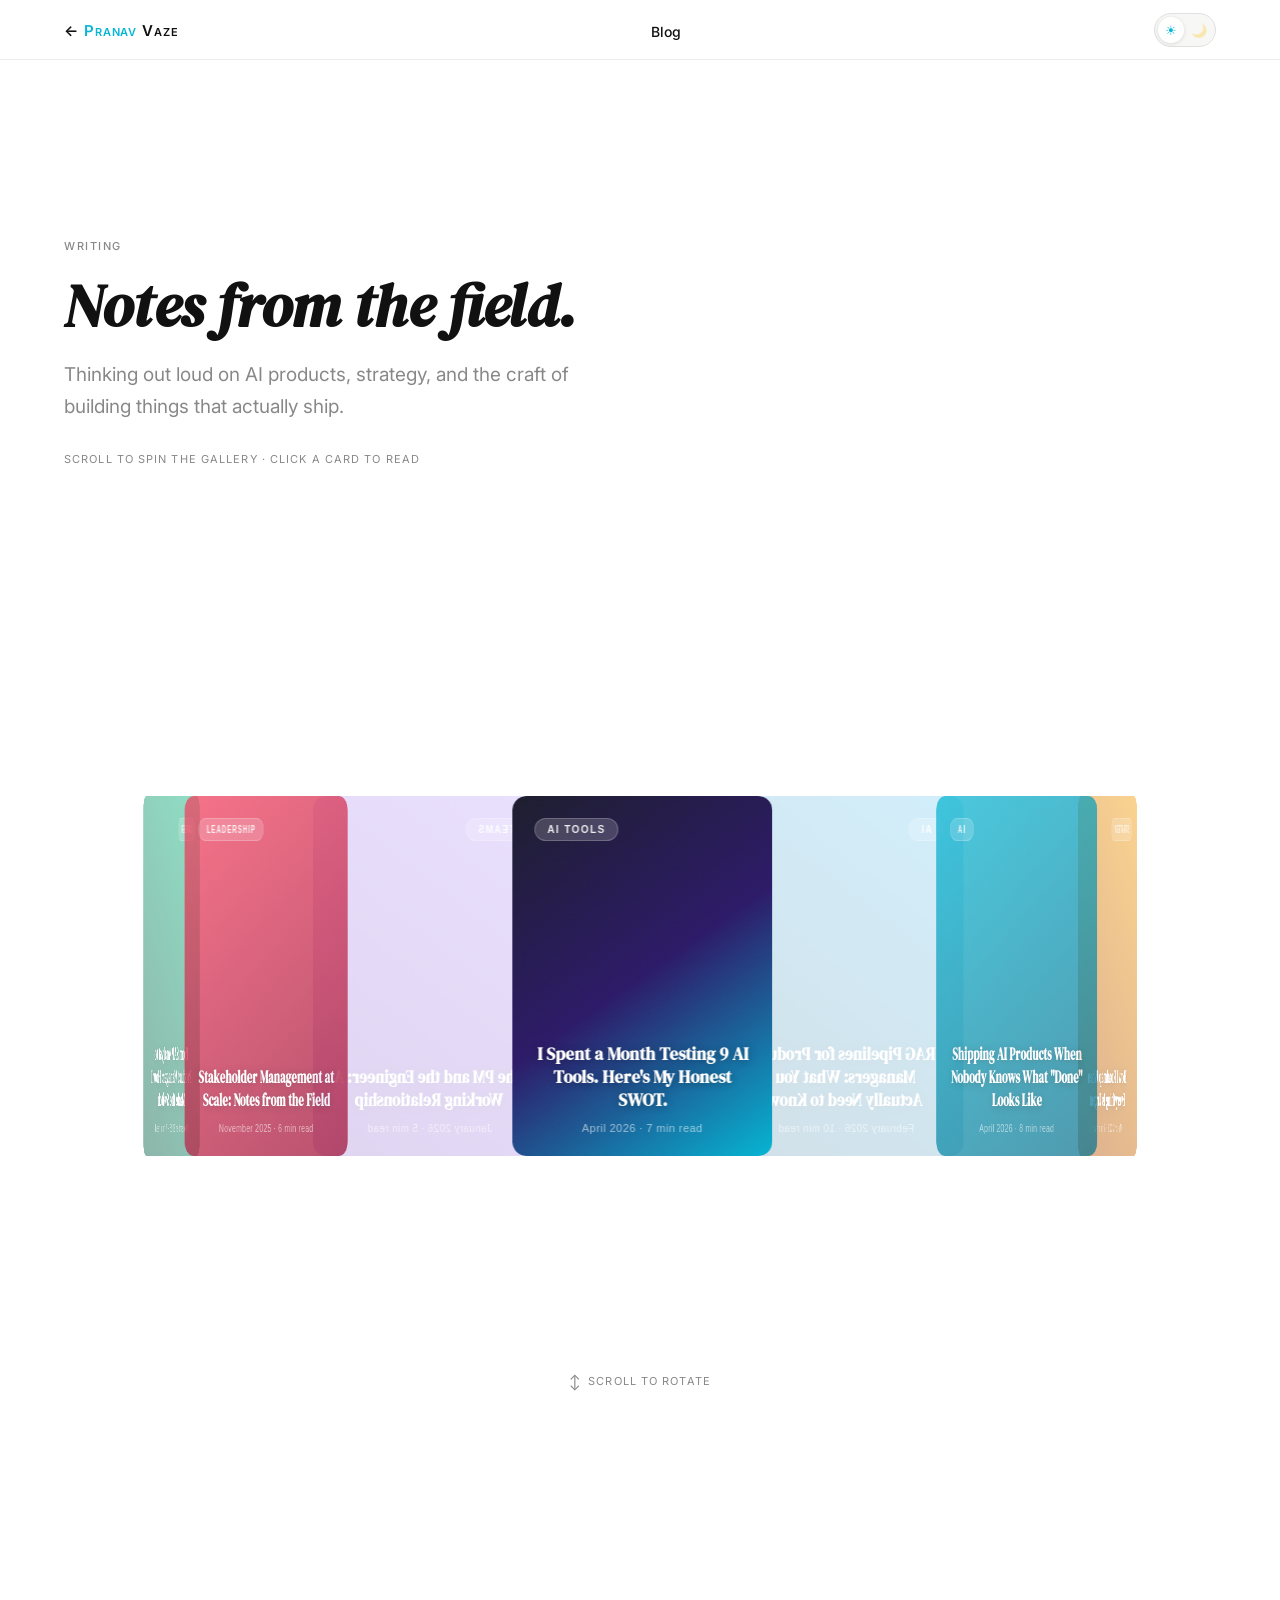
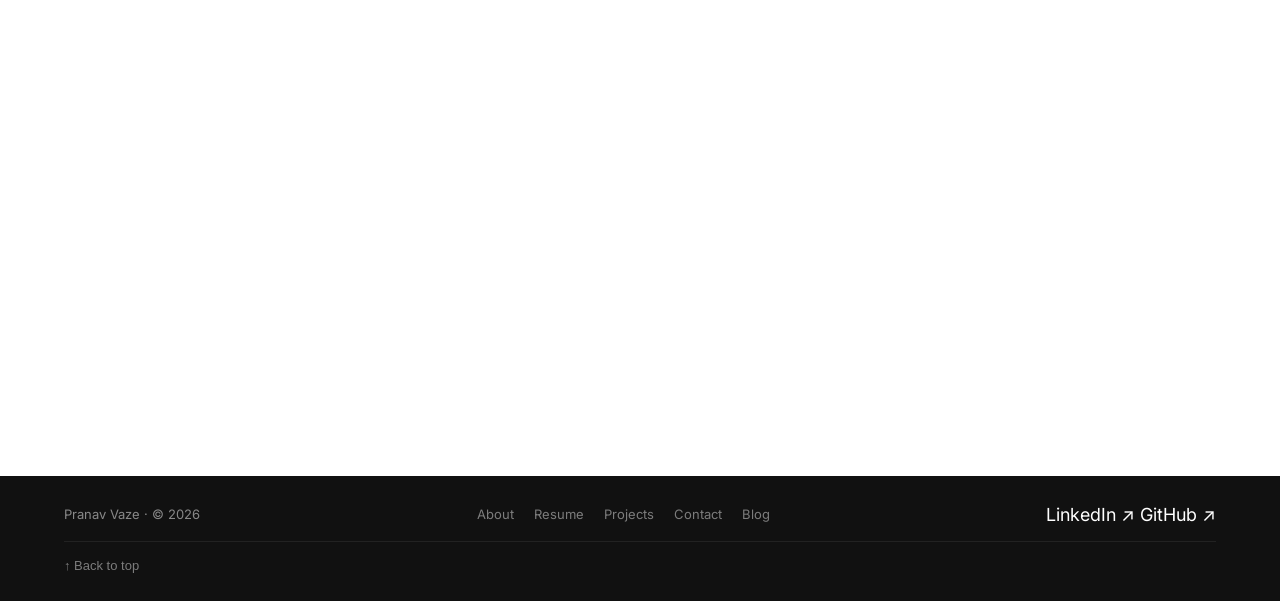
==== blog.html @ aec5676a "Initial Postfolio Commit" ====
<!DOCTYPE html>
<html lang="en">

<head>
  <meta charset="UTF-8">
  <meta name="viewport" content="width=device-width, initial-scale=1.0">
  <title>Blog — Pranav Vaze</title>
  <meta name="description"
    content="Writing on AI products, product management, and building things that actually ship.">
  <link rel="preconnect" href="https://fonts.googleapis.com">
  <link rel="preconnect" href="https://fonts.gstatic.com" crossorigin>
  <link
    href="https://fonts.googleapis.com/css2?family=DM+Serif+Display:ital@0;1&family=Inter:wght@300;400;500;600&display=swap"
    rel="stylesheet">
  <link rel="stylesheet" href="css/variables.css">
  <link rel="stylesheet" href="css/base.css">
  <link rel="stylesheet" href="css/animations.css">
  <link rel="stylesheet" href="css/components.css">
  <link rel="stylesheet" href="css/sections.css">
  <link rel="stylesheet" href="css/blog.css">
</head>

<body>

  <!-- ── THEME: apply before paint ─────────────────────────────────── -->
  <script>
    (function () {
      const saved = localStorage.getItem('theme');
      if (saved) {
        document.documentElement.setAttribute('data-theme', saved);
      } else if (window.matchMedia('(prefers-color-scheme: dark)').matches) {
        document.documentElement.setAttribute('data-theme', 'dark');
      }
    })();
  </script>

  <!-- ── SKIP LINK ──────────────────────────────────────────────────── -->
  <a href="#blog-main" class="skip-link">Skip to content</a>

  <!-- ══════════════════════════════════════════════════════════════════
       NAVBAR
  ══════════════════════════════════════════════════════════════════════ -->
  <nav class="navbar" id="navbar" role="navigation" aria-label="Main navigation">
    <div class="container">
      <a href="index.html" class="nav-wordmark" aria-label="Back to Pranav Vaze portfolio">← <span class="nav-wordmark-first">Pranav</span><span class="nav-wordmark-last"> Vaze</span></a>
      <ul class="nav-links" id="nav-links">
        <li><span class="nav-blog-active">Blog</span></li>
      </ul>
      <div class="nav-right">
        <button class="theme-toggle" id="theme-toggle" aria-label="Switch to dark mode">
          <span class="theme-seg theme-seg--light">☀</span>
          <span class="theme-seg theme-seg--dark">🌙</span>
        </button>
        <button class="hamburger" id="hamburger" aria-label="Open menu" aria-expanded="false"
          aria-controls="mobile-overlay">
          <span></span><span></span><span></span>
        </button>
      </div>
    </div>
  </nav>

  <!-- Mobile Overlay -->
  <div class="mobile-overlay" id="mobile-overlay" role="dialog" aria-modal="true" aria-label="Navigation menu">
    <ul class="mobile-nav-links">
      <li><a href="index.html" class="mobile-nav-link">← Back to Portfolio</a></li>
    </ul>
    <div class="mobile-theme-row">
      <span>Theme</span>
      <button class="theme-toggle" id="theme-toggle-mobile" aria-label="Switch to dark mode">
        <span class="theme-seg theme-seg--light">☀</span>
        <span class="theme-seg theme-seg--dark">🌙</span>
      </button>
    </div>
  </div>

  <!-- ══════════════════════════════════════════════════════════════════
       MAIN
  ══════════════════════════════════════════════════════════════════════ -->
  <main id="blog-main">

    <!-- ── GALLERY VIEW ──────────────────────────────────────────────── -->
    <div id="gallery-view">

      <!-- Hero text header -->
      <header class="blog-hero-header">
        <div class="container">
          <p class="label blog-label reveal">WRITING</p>
          <h1 class="blog-hero-title reveal" style="--delay:80ms">Notes from the field.</h1>
          <p class="blog-hero-sub reveal" style="--delay:160ms">
            Thinking out loud on AI products, strategy, and the craft of
            building things that actually ship.
          </p>
          <p class="blog-scroll-hint reveal" style="--delay:240ms">
            <span class="blog-scroll-hint-desktop">Scroll to spin the gallery · Click a card to read</span>
            <span class="blog-scroll-hint-mobile">Tap a card to read</span>
          </p>
        </div>
      </header>

      <!-- ── 3D Circular Gallery (desktop) ─────────────────────────── -->
      <div class="gallery-scroll-container" id="gallery-scroll" aria-hidden="true">
        <div class="gallery-sticky">
          <div class="gallery-scene">
            <div class="gallery-3d" id="gallery-3d"></div>
          </div>
          <p class="gallery-inner-hint" id="gallery-inner-hint">
            <span class="gallery-inner-icon">↕</span> Scroll to rotate
          </p>
        </div>
      </div>

      <!-- ── Mobile list (hidden on desktop) ───────────────────────── -->
      <section class="blog-mobile-section" aria-label="All posts">
        <div class="container">
          <ul class="blog-mobile-list" id="blog-mobile-list" role="list"></ul>
        </div>
      </section>

    </div><!-- /#gallery-view -->

    <!-- ── POST VIEW (hidden until a card is clicked) ────────────────── -->
    <div id="post-view" class="post-view post-view--hidden" aria-hidden="true">

      <div class="post-back-bar">
        <div class="container">
          <button class="post-back-btn" id="post-back-btn" aria-label="Back to all posts">
            ← All Posts
          </button>
        </div>
      </div>

      <article class="post-article" id="post-article" role="article">
        <!-- Injected by blog.js -->
      </article>

    </div><!-- /#post-view -->

  </main>

  <!-- ══════════════════════════════════════════════════════════════════
       FOOTER
  ══════════════════════════════════════════════════════════════════════ -->
  <footer class="footer" role="contentinfo">
    <div class="container footer-inner">
      <div class="footer-row footer-row--top">
        <span class="footer-copy">Pranav Vaze · © 2026</span>
        <nav class="footer-nav" aria-label="Footer navigation">
          <a href="index.html#about">About</a>
          <a href="index.html#resume">Resume</a>
          <a href="index.html#projects">Projects</a>
          <a href="index.html#contact">Contact</a>
          <a href="blog.html" aria-current="page">Blog</a>
        </nav>
        <div class="footer-social">
          <a href="https://www.linkedin.com/in/pranavv11" target="_blank" rel="noopener noreferrer"
            aria-label="LinkedIn profile">LinkedIn ↗</a>
          <a href="https://github.com/pranavv96" target="_blank" rel="noopener noreferrer"
            aria-label="GitHub profile">GitHub ↗</a>
        </div>
      </div>
      <div class="footer-row footer-row--bottom">
        <button class="footer-top" id="back-to-top" aria-label="Scroll back to top">↑ Back to top</button>
      </div>
    </div>
  </footer>

  <script src="js/theme.js"></script>
  <script src="js/nav.js"></script>
  <script src="js/animations.js"></script>
  <script src="js/blog.js"></script>
  <script src="js/cursor.js"></script>

</body>
</html>
---- css/variables.css ----
/* ─── DESIGN TOKENS ─────────────────────────────────────────────── */
:root {
  --bg-primary:    #FFFFFF;
  --bg-surface:    #F7F7F5;
  --bg-contact:    #111111;
  --text-primary:  #111111;
  --text-muted:    #888888;
  --border:        #E0E0E0;
  --tag-bg:        #EBEBEB;
  --tag-text:      #555555;
  --footer-bg:     #111111;
  --footer-text:   #FFFFFF;
  --card-bg:       #FFFFFF;
  --shadow-sm:     0 2px 12px rgba(0, 0, 0, 0.06);
  --shadow-md:     0 8px 32px rgba(0, 0, 0, 0.12);
  --radius-card:   14px;
  --radius-pill:   999px;
  --transition:    0.3s ease;
  --font-heading:  'DM Serif Display', Georgia, serif;
  --font-body:     'Inter', system-ui, sans-serif;
  --text-hero:     clamp(42px, 6.5vw, 80px);
  --text-h2:       clamp(36px, 5vw, 60px);
  --text-h3:       clamp(20px, 2.5vw, 26px);
  --text-body:     18px;
  --text-small:    14px;
  --text-label:    11px;
  --accent:        #06B6D4;
  --accent-hover:  #0891B2;
  --accent-subtle: #ECFEFF;
}

[data-theme="dark"] {
  --bg-primary:    #0F0F0F;
  --bg-surface:    #1A1A1A;
  --bg-contact:    #080808;
  --text-primary:  #F0F0F0;
  --text-muted:    #666666;
  --border:        #2A2A2A;
  --tag-bg:        #222222;
  --tag-text:      #AAAAAA;
  --footer-bg:     #0A0A0A;
  --footer-text:   #F0F0F0;
  --card-bg:       #1A1A1A;
  --shadow-sm:     0 2px 12px rgba(0, 0, 0, 0.3);
  --shadow-md:     0 8px 32px rgba(0, 0, 0, 0.5);
  --accent:        #06B6D4;
  --accent-hover:  #22D3EE;
  --accent-subtle: #164E63;
}
---- css/base.css ----
/* ─── RESET ──────────────────────────────────────────────────────── */
*, *::before, *::after {
  box-sizing: border-box;
  margin: 0;
  padding: 0;
}

html {
  scroll-behavior: smooth;
}

body {
  font-family: var(--font-body);
  font-size: var(--text-body);
  color: var(--text-primary);
  background: var(--bg-primary);
  transition: background var(--transition), color var(--transition);
  overflow-x: hidden;
}

img {
  max-width: 100%;
  display: block;
}

a {
  color: inherit;
  text-decoration: none;
}

/* ─── CUSTOM CURSOR (desktop only) ──────────────────────────────── */
@media (pointer: fine) {
  *, *::before, *::after { cursor: none !important; }

  .cursor-dot,
  .cursor-ring {
    position: fixed;
    border-radius: 50%;
    pointer-events: none;
    z-index: 99999;
    transform: translate(-50%, -50%);
    will-change: left, top;
  }

  /* Inner filled dot — sits exactly on the mouse */
  .cursor-dot {
    width: 9px;
    height: 9px;
    background: #06B6D4;
    box-shadow: 0 0 8px rgba(6, 182, 212, 0.7);
    transition: opacity 0.2s, transform 0.15s;
  }

  /* Outer ring — lags behind via JS lerp */
  .cursor-ring {
    width: 36px;
    height: 36px;
    border: 1.5px solid;
    background: transparent;
    transition: opacity 0.2s, border-color 0.3s, transform 0.15s;
  }

  /* Theme-aware ring colour */
  :root .cursor-ring          { border-color: rgba(0, 0, 0, 0.35); }
  [data-theme="dark"] .cursor-ring { border-color: rgba(255, 255, 255, 0.45); }

  /* Hover state: dot grows, ring shrinks to meet it */
  body.cursor-hover .cursor-dot  { transform: translate(-50%, -50%) scale(1.6); }
  body.cursor-hover .cursor-ring { transform: translate(-50%, -50%) scale(0.72); border-color: #06B6D4; }

  /* Click burst: ring expands and fades */
  @keyframes cursor-burst {
    0%   { transform: translate(-50%, -50%) scale(1);   opacity: 1; }
    60%  { opacity: 0.5; }
    100% { transform: translate(-50%, -50%) scale(4.5); opacity: 0; }
  }

  .cursor-ring.burst {
    animation: cursor-burst 0.45s cubic-bezier(0.2, 0.8, 0.4, 1) forwards;
  }

  /* Hide when mouse leaves page */
  .cursor-dot.hidden,
  .cursor-ring.hidden { opacity: 0; }
}

/* ─── SKIP LINK ──────────────────────────────────────────────────── */
.skip-link {
  position: absolute;
  top: -100%;
  left: 1rem;
  padding: 0.5rem 1rem;
  background: var(--text-primary);
  color: var(--bg-primary);
  font-size: var(--text-small);
  border-radius: var(--radius-pill);
  z-index: 9999;
  transition: top 0.2s;
}

.skip-link:focus {
  top: 1rem;
}

/* ─── LAYOUT UTILITIES ───────────────────────────────────────────── */
.container {
  max-width: 1280px;
  margin: 0 auto;
  padding: 0 clamp(20px, 5vw, 80px);
}

.section-pad {
  padding: clamp(80px, 12vw, 160px) 0;
}

.label {
  font-family: var(--font-body);
  font-size: var(--text-label);
  font-weight: 500;
  letter-spacing: 0.14em;
  text-transform: uppercase;
  color: var(--text-muted);
}

/* ─── FOCUS STYLES ───────────────────────────────────────────────── */
:focus-visible {
  outline: 2px solid var(--text-primary);
  outline-offset: 3px;
  border-radius: 4px;
}

/* ─── SELECTION ──────────────────────────────────────────────────── */
::selection {
  background: var(--accent);
  color: #fff;
}
---- css/animations.css ----
/* ─── SCROLL REVEAL ──────────────────────────────────────────────── */
.reveal {
  opacity: 0;
  transform: translateY(24px);
  transition: opacity 0.6s ease, transform 0.6s ease;
  transition-delay: var(--delay, 0ms);
}

.reveal.visible {
  opacity: 1;
  transform: translateY(0);
}

@media (prefers-reduced-motion: reduce) {
  .marquee-track {
    animation: none !important;
  }

  .reveal {
    opacity: 1;
    transform: none;
    transition: none;
  }

  .role-item,
  .edu-item {
    opacity: 1;
    transform: none;
    transition: none;
  }

  .role-item::before,
  .edu-item::before {
    height: 100% !important;
    transition: none;
  }
}

/* ─── BOUNCE (hero scroll indicator) ────────────────────────────── */
@keyframes bounce {
  0%, 100% { transform: translateY(0); }
  50%       { transform: translateY(6px); }
}

/* ─── MARQUEE ────────────────────────────────────────────────────── */
@keyframes marquee-scroll {
  from { transform: translateX(0); }
  to   { transform: translateX(-50%); }
}

.marquee-wrapper {
  overflow: hidden;
  position: relative;
}

.marquee-track {
  display: flex;
  gap: 0;
  animation: marquee-scroll 25s linear infinite;
  white-space: nowrap;
  will-change: transform;
}

.marquee-track:hover {
  animation-play-state: paused;
}

.marquee-item {
  flex-shrink: 0;
  font-size: 18px;
  font-weight: 500;
  color: var(--text-primary);
  padding: 0 24px;
  letter-spacing: 0.01em;
}

.marquee-sep {
  flex-shrink: 0;
  color: var(--border);
  font-size: 14px;
  padding: 0 4px;
}
---- css/components.css ----
/* ═══════════════════════════════════════════════════════════════════
   NAVBAR
═══════════════════════════════════════════════════════════════════ */
.navbar {
  position: sticky;
  top: 0;
  z-index: 100;
  height: 60px;

  /* Liquid glass base */
  background: color-mix(in srgb, var(--bg-primary) 55%, transparent);
  backdrop-filter: blur(24px) saturate(180%) brightness(1.04);
  -webkit-backdrop-filter: blur(24px) saturate(180%) brightness(1.04);

  /* Glass edge: top highlight + bottom hairline */
  border-top: 1px solid color-mix(in srgb, var(--text-primary) 0%, white 60%);
  border-bottom: 1px solid color-mix(in srgb, var(--border) 60%, transparent);

  /* Subtle depth shadow */
  box-shadow:
    inset 0 1px 0 color-mix(in srgb, white 30%, transparent),
    0 4px 24px color-mix(in srgb, var(--bg-primary) 20%, transparent);

  transition: background var(--transition), box-shadow var(--transition);
}

/* Specular highlight strip along the top edge */
.navbar::before {
  content: '';
  position: absolute;
  inset: 0;
  border-radius: 0;
  background: linear-gradient(
    to bottom,
    color-mix(in srgb, white 18%, transparent) 0%,
    transparent 50%
  );
  pointer-events: none;
  z-index: 0;
}

/* Scrolled: deepen the glass slightly */
.navbar.scrolled {
  background: color-mix(in srgb, var(--bg-primary) 45%, transparent);
  box-shadow:
    inset 0 1px 0 color-mix(in srgb, white 22%, transparent),
    0 8px 32px color-mix(in srgb, var(--bg-primary) 30%, transparent);
}

/* Dark mode glass tuning */
[data-theme="dark"] .navbar {
  background: color-mix(in srgb, var(--bg-primary) 60%, transparent);
  border-top-color: rgba(255, 255, 255, 0.06);
  border-bottom-color: rgba(255, 255, 255, 0.06);
  box-shadow:
    inset 0 1px 0 rgba(255, 255, 255, 0.06),
    0 4px 24px rgba(0, 0, 0, 0.4);
}

[data-theme="dark"] .navbar::before {
  background: linear-gradient(
    to bottom,
    rgba(255, 255, 255, 0.04) 0%,
    transparent 50%
  );
}

[data-theme="dark"] .navbar.scrolled {
  background: color-mix(in srgb, var(--bg-primary) 50%, transparent);
  box-shadow:
    inset 0 1px 0 rgba(255, 255, 255, 0.05),
    0 8px 32px rgba(0, 0, 0, 0.6);
}

.navbar .container {
  height: 100%;
  display: flex;
  align-items: center;
  justify-content: space-between;
  position: relative;
  z-index: 1;
}

.nav-wordmark {
  font-family: var(--font-body);
  font-size: 15px;
  font-variant: small-caps;
  font-weight: 600;
  letter-spacing: 0.06em;
  color: var(--text-primary);
  text-decoration: none;
  white-space: nowrap;
}

.nav-wordmark-first {
  color: var(--accent);
  transition: color var(--transition);
}

.nav-wordmark-last {
  color: var(--text-primary);
  transition: color var(--transition);
}

.nav-wordmark:hover .nav-wordmark-first {
  color: var(--text-primary);
}

.nav-wordmark:hover .nav-wordmark-last {
  color: var(--accent);
}

.nav-links {
  display: flex;
  align-items: center;
  gap: 36px;
  list-style: none;
}

.nav-links a {
  font-size: 14px;
  font-weight: 400;
  color: var(--text-muted);
  text-decoration: none;
  position: relative;
  padding-bottom: 4px;
  transition: color var(--transition);
}

.nav-links a::after {
  content: '';
  position: absolute;
  bottom: -2px;
  left: 50%;
  transform: translateX(-50%);
  width: 4px;
  height: 4px;
  border-radius: 50%;
  background: var(--accent);
  opacity: 0;
  transition: opacity var(--transition);
}

.nav-links a.active {
  color: var(--accent);
}

.nav-links a:hover {
  color: var(--text-primary);
}

.nav-links a.active::after {
  opacity: 1;
}

.nav-right {
  display: flex;
  align-items: center;
  gap: 12px;
}

.theme-toggle {
  display: inline-flex;
  align-items: center;
  background: var(--bg-surface);
  border: 1px solid var(--border);
  border-radius: var(--radius-pill);
  padding: 3px;
  gap: 2px;
  cursor: pointer;
  transition: border-color var(--transition), background var(--transition);
}

.theme-toggle:hover {
  border-color: var(--accent);
}

.theme-toggle:focus-visible {
  outline: 2px solid var(--accent);
  outline-offset: 3px;
}

.theme-seg {
  width: 26px;
  height: 26px;
  border-radius: 50%;
  display: flex;
  align-items: center;
  justify-content: center;
  font-size: 13px;
  opacity: 0.35;
  transition: opacity 0.2s ease, background 0.2s ease, box-shadow 0.2s ease;
  line-height: 1;
}

.theme-seg--light {
  color: var(--accent);
}

.theme-seg--active {
  opacity: 1;
  background: var(--bg-primary);
  box-shadow: 0 1px 4px rgba(0, 0, 0, 0.12);
}

.btn-cv {
  display: inline-flex;
  align-items: center;
  gap: 4px;
  padding: 7px 16px;
  border: 1px solid var(--border);
  border-radius: var(--radius-pill);
  font-size: 13px;
  font-weight: 500;
  color: var(--text-primary);
  background: transparent;
  cursor: pointer;
  text-decoration: none;
  transition: background var(--transition), border-color var(--transition), color var(--transition);
  white-space: nowrap;
}

.btn-cv:hover {
  background: var(--text-primary);
  color: var(--bg-primary);
  border-color: var(--text-primary);
}

/* ─── HAMBURGER ──────────────────────────────────────────────────── */
.hamburger {
  display: none;
  background: none;
  border: none;
  cursor: pointer;
  padding: 6px;
  flex-direction: column;
  gap: 5px;
}

.hamburger span {
  display: block;
  width: 22px;
  height: 1.5px;
  background: var(--text-primary);
  transition: transform var(--transition), opacity var(--transition);
}

.hamburger[aria-expanded="true"] span:nth-child(1) { transform: translateY(6.5px) rotate(45deg); }
.hamburger[aria-expanded="true"] span:nth-child(2) { opacity: 0; }
.hamburger[aria-expanded="true"] span:nth-child(3) { transform: translateY(-6.5px) rotate(-45deg); }

/* ─── MOBILE OVERLAY ─────────────────────────────────────────────── */
.mobile-overlay {
  display: none;
  position: fixed;
  inset: 0;
  z-index: 99;
  background: var(--bg-primary);
  flex-direction: column;
  align-items: center;
  justify-content: center;
  gap: 40px;
}

.mobile-overlay.open {
  display: flex;
}

.mobile-overlay .mobile-nav-links {
  list-style: none;
  display: flex;
  flex-direction: column;
  align-items: center;
  gap: 32px;
}

.mobile-overlay .mobile-nav-links a {
  font-size: 32px;
  font-family: var(--font-heading);
  color: var(--text-primary);
  text-decoration: none;
}

.mobile-overlay .mobile-theme-row {
  display: flex;
  align-items: center;
  gap: 12px;
  font-size: var(--text-small);
  color: var(--text-muted);
}

@media (max-width: 767px) {
  .nav-links,
  .nav-right .btn-cv { display: none; }
  .hamburger         { display: flex; }
}

/* ═══════════════════════════════════════════════════════════════════
   PROJECT CARDS
═══════════════════════════════════════════════════════════════════ */
.project-card {
  background: var(--card-bg);
  border-radius: var(--radius-card);
  border: 1px solid var(--border);
  overflow: hidden;
  transition: box-shadow var(--transition), transform var(--transition);
  cursor: default;
}

.project-card:hover {
  box-shadow: var(--shadow-md);
  transform: translateY(-2px);
}

.card-image {
  position: relative;
  aspect-ratio: 16 / 9;
  background: var(--tag-bg);
  overflow: hidden;
  display: flex;
  align-items: center;
  justify-content: center;
}

.card-image img {
  width: 100%;
  height: 100%;
  object-fit: cover;
  transition: transform var(--transition);
}

.project-card:hover .card-image img {
  transform: scale(1.03);
}

.card-placeholder-text {
  font-family: var(--font-heading);
  font-size: 42px;
  font-style: italic;
  color: var(--text-muted);
  opacity: 0.25;
}

.card-badge {
  position: absolute;
  top: 12px;
  left: 12px;
  padding: 4px 10px;
  border-radius: var(--radius-pill);
  font-size: 10px;
  font-weight: 600;
  letter-spacing: 0.1em;
  text-transform: uppercase;
  background: var(--tag-bg);
  color: var(--tag-text);
}

.card-badge.shipped {
  background: var(--accent-subtle);
  color: var(--accent);
}

.card-arrow {
  color: var(--accent);
}

.card-body {
  padding: 20px 22px 22px;
}

.card-title {
  font-size: 18px;
  font-weight: 600;
  color: var(--text-primary);
  margin-bottom: 6px;
}

.card-desc {
  font-size: 14px;
  color: var(--text-muted);
  line-height: 1.55;
  margin-bottom: 14px;
}

.card-tags {
  display: flex;
  flex-wrap: wrap;
  gap: 6px;
}

.tag {
  padding: 3px 10px;
  background: var(--tag-bg);
  color: var(--tag-text);
  border-radius: var(--radius-pill);
  font-size: 12px;
  font-weight: 500;
}

/* ═══════════════════════════════════════════════════════════════════
   TOOL PILLS
═══════════════════════════════════════════════════════════════════ */
.tools-pills {
  display: flex;
  flex-wrap: wrap;
  gap: 8px;
}

.tool-pill {
  padding: 6px 14px;
  background: var(--tag-bg);
  color: var(--tag-text);
  border-radius: var(--radius-pill);
  font-size: 13px;
  font-weight: 500;
  border: 1px solid transparent;
  transition: border-color var(--transition), color var(--transition);
}

.tool-pill:hover {
  border-color: var(--accent);
  color: var(--accent);
}

/* ═══════════════════════════════════════════════════════════════════
   STICKY CV BUTTON
═══════════════════════════════════════════════════════════════════ */
.sticky-cv-btn {
  position: fixed;
  bottom: 32px;
  right: 32px;
  z-index: 50;
  display: inline-flex;
  align-items: center;
  gap: 6px;
  padding: 12px 20px;
  background: var(--accent);
  color: #fff;
  border-radius: var(--radius-pill);
  font-size: 13px;
  font-weight: 600;
  letter-spacing: 0.02em;
  text-decoration: none;
  box-shadow: var(--shadow-md);
  opacity: 0;
  transform: translateY(12px);
  pointer-events: none;
  transition: opacity var(--transition), transform var(--transition), background var(--transition);
}

.sticky-cv-btn.visible {
  opacity: 1;
  transform: translateY(0);
  pointer-events: auto;
}

.sticky-cv-btn:hover {
  background: var(--accent-hover);
  opacity: 1;
}
---- css/sections.css ----
/* ═══════════════════════════════════════════════════════════════════
   HERO
═══════════════════════════════════════════════════════════════════ */
.hero {
  min-height: 100vh;
  background: var(--bg-primary);
  display: flex;
  flex-direction: column;
  justify-content: center;
  padding: clamp(80px, 10vw, 140px) 0 80px;
  position: relative;
  overflow: hidden;
}

/* ─── Rain background ────────────────────────────────────────────── */
#hero-rain {
  position: absolute;
  inset: 0;
  overflow: hidden;
  pointer-events: none;
  z-index: 0;
}

/* Ensure all direct hero content sits above the rain */
.hero > .container {
  position: relative;
  z-index: 1;
}

.rain-char {
  position: absolute;
  font-family: 'Courier New', Courier, monospace;
  font-size: 15px;
  color: var(--text-primary);
  opacity: 0.22;
  transform: translate(-50%, -50%);
  user-select: none;
  pointer-events: none;
  will-change: top;
}

[data-theme="dark"] .rain-char {
  opacity: 0.28;
}

.rain-char--active {
  color: var(--accent);
  opacity: 1;
  font-weight: 700;
  font-size: 17px;
  text-shadow:
    0 0 6px var(--accent),
    0 0 18px var(--accent),
    0 0 32px color-mix(in srgb, var(--accent) 60%, transparent);
}

/* Scramble dud characters (use accent colour) */
.scramble-dud {
  color: var(--accent);
  opacity: 0.85;
}

.hero-grid {
  display: grid;
  grid-template-columns: 3fr 2fr;
  gap: 60px;
  align-items: center;
}

.hero-label {
  font-size: 14px;
  letter-spacing: 0.14em;
  text-transform: uppercase;
  color: var(--text-muted);
  font-weight: 500;
  margin-bottom: 16px;
}

.hero-oneliner {
  font-size: 18px;
  color: var(--text-muted);
  line-height: 1.6;
  margin-bottom: 28px;
  max-width: 560px;
}

.hero-headline {
  font-family: var(--font-heading);
  font-size: var(--text-hero);
  line-height: 1.08;
  color: var(--text-primary);
  letter-spacing: -0.02em;
  margin-bottom: 36px;
}

.hero-meta {
  display: flex;
  flex-direction: column;
  gap: 14px;
}

.hero-pill {
  display: inline-flex;
  align-items: center;
  gap: 6px;
  padding: 6px 14px;
  background: var(--tag-bg);
  color: var(--tag-text);
  border-radius: var(--radius-pill);
  font-size: var(--text-small);
  font-weight: 500;
  width: fit-content;
}

.hero-linkedin {
  display: flex;
  align-items: center;
  gap: 8px;
  font-size: var(--text-small);
  color: var(--text-muted);
  text-decoration: none;
  transition: color var(--transition);
}

.hero-linkedin:hover { color: var(--text-primary); }

.hero-linkedin svg {
  width: 14px;
  height: 14px;
  flex-shrink: 0;
}

.hero-cta {
  display: flex;
  align-items: center;
  gap: 14px;
  flex-wrap: wrap;
}

.hero-cta-label {
  font-size: var(--text-label);
  letter-spacing: 0.12em;
  text-transform: uppercase;
  color: var(--text-muted);
}

.hero-cta-link {
  font-size: 16px;
  font-weight: 500;
  color: var(--text-primary);
  text-decoration: none;
  display: inline-flex;
  align-items: center;
  gap: 4px;
  border-bottom: 1px solid var(--border);
  padding-bottom: 2px;
  transition: border-color var(--transition), gap var(--transition);
}

.hero-cta-link .cta-arrow {
  color: var(--accent);
}

.hero-cta-link:hover {
  border-color: var(--accent);
  gap: 10px;
}

.hero-portrait {
  aspect-ratio: 3 / 4;
  background: var(--tag-bg);
  border-radius: var(--radius-card);
  display: flex;
  align-items: center;
  justify-content: center;
  position: relative;
  overflow: hidden;
}

.hero-portrait::before {
  content: '';
  position: absolute;
  inset: 0;
  background: linear-gradient(
    135deg,
    color-mix(in srgb, var(--text-primary) 5%, transparent),
    color-mix(in srgb, var(--text-primary) 2%, transparent)
  );
}

.hero-photo {
  position: absolute;
  inset: 0;
  width: 100%;
  height: 100%;
  object-fit: cover;
  object-position: center 35%;
  z-index: 1;
  border-radius: var(--radius-card);
}

/* Hide fallback initials once the photo is present */
.hero-photo ~ .hero-initials--fallback {
  display: none;
}

.hero-initials {
  font-family: var(--font-heading);
  font-size: clamp(48px, 8vw, 80px);
  color: var(--text-muted);
  font-style: italic;
  opacity: 0.4;
  position: relative;
  z-index: 1;
}

.hero-scroll {
  text-align: center;
  margin-top: 60px;
  font-size: var(--text-label);
  letter-spacing: 0.14em;
  text-transform: uppercase;
  color: var(--text-muted);
  animation: bounce 2s ease-in-out infinite;
}

@media (max-width: 767px) {
  .hero-grid {
    grid-template-columns: 1fr;
    gap: 40px;
  }

  .hero-portrait {
    width: 220px;
    height: 220px;
    max-width: 220px;
    margin: 0 auto;
    order: -1;
  }
}

/* ═══════════════════════════════════════════════════════════════════
   ABOUT
═══════════════════════════════════════════════════════════════════ */
.about {
  background: var(--bg-surface);
}

.about-grid {
  display: grid;
  grid-template-columns: 65fr 35fr;
  gap: 64px;
  align-items: start;
}

.about-label {
  margin-bottom: 28px;
}

.about-bio p {
  font-size: 18px;
  line-height: 1.75;
  color: var(--text-primary);
  margin-bottom: 24px;
}

.about-portrait {
  aspect-ratio: 3 / 4;
  background: var(--tag-bg);
  border-radius: var(--radius-card);
  display: flex;
  flex-direction: column;
  align-items: center;
  justify-content: center;
  gap: 16px;
  position: relative;
  overflow: hidden;
}

.about-photo {
  position: absolute;
  inset: 0;
  width: 100%;
  height: 100%;
  object-fit: cover;
  object-position: center 35%;
  border-radius: var(--radius-card);
  z-index: 1;
}

.about-photo ~ .about-initials--fallback,
.about-photo ~ .about-portrait-caption {
  display: none;
}

.about-initials {
  font-family: var(--font-heading);
  font-size: 56px;
  font-style: italic;
  color: var(--text-muted);
  opacity: 0.35;
}

.about-portrait-caption {
  font-size: 12px;
  color: var(--text-muted);
  font-style: italic;
  text-align: center;
  padding: 0 12px;
}

.about-marquee-section {
  margin-top: clamp(48px, 6vw, 80px);
}

.about-marquee-label {
  margin-bottom: 20px;
}

.marquee-zone {
  position: absolute;
  top: 0;
  bottom: 0;
  width: 120px;
  z-index: 2;
  cursor: pointer;
}

.marquee-zone--left  { left: 0; }
.marquee-zone--right { right: 0; }

@media (max-width: 767px) {
  .about-grid {
    grid-template-columns: 1fr;
    gap: 40px;
  }

  .about-portrait {
    aspect-ratio: 1 / 1;
    max-width: 220px;
    margin: 0 auto;
  }

  /* Replace horizontal scroller with a static wrapped pill grid on mobile */
  .marquee-wrapper {
    overflow: visible;
  }

  .marquee-zone {
    display: none;
  }

  .marquee-track {
    animation: none !important;
    flex-wrap: wrap;
    gap: 8px;
    transform: none !important;
    white-space: normal;
  }

  /* Hide the duplicate set of items (second half) */
  .marquee-track .marquee-item:nth-child(n+35),
  .marquee-track .marquee-sep:nth-child(n+35) {
    display: none;
  }

  .marquee-item {
    background: var(--tag-bg);
    color: var(--tag-text);
    border-radius: var(--radius-pill);
    padding: 5px 14px;
    font-size: 13px;
  }

  .marquee-sep {
    display: none;
  }
}

/* ═══════════════════════════════════════════════════════════════════
   RESUME
═══════════════════════════════════════════════════════════════════ */
.resume {
  background: var(--bg-primary);
}

.resume-inner {
  max-width: 860px;
  margin: 0 auto;
}

.resume-header {
  display: flex;
  justify-content: space-between;
  align-items: flex-end;
  margin-bottom: clamp(48px, 6vw, 72px);
  flex-wrap: wrap;
  gap: 16px;
}

.resume-title-group .label {
  margin-bottom: 12px;
}

.resume-title-group h2 {
  font-family: var(--font-heading);
  font-size: var(--text-h2);
  line-height: 1.1;
  color: var(--text-primary);
}

.resume-section {
  margin-bottom: clamp(48px, 6vw, 72px);
}

.resume-section-label {
  font-size: var(--text-label);
  font-weight: 500;
  letter-spacing: 0.14em;
  text-transform: uppercase;
  color: var(--text-muted);
  margin-bottom: 24px;
  padding-bottom: 12px;
  border-bottom: 1px solid var(--border);
}

.resume-profile p {
  font-size: 18px;
  line-height: 1.75;
  color: var(--text-primary);
}

.role-item {
  position: relative;
  padding: 32px 0 32px 24px;
  border-bottom: 1px solid var(--border);
  /* Scroll-in animation — starts hidden */
  opacity: 0;
  transform: translateX(-18px);
  transition: opacity 0.55s ease, transform 0.55s ease;
  transition-delay: var(--delay, 0ms);
}

.role-item.visible {
  opacity: 1;
  transform: translateX(0);
}

/* Animated timeline line */
.role-item::before {
  content: '';
  position: absolute;
  left: 0;
  top: 0;
  width: 3px;
  height: 0;
  background: var(--accent);
  transition: height 0.65s ease;
  transition-delay: calc(var(--delay, 0ms) + 120ms);
}

.role-item.visible::before {
  height: 100%;
}

.role-item:first-of-type {
  padding-top: 0;
}

/* ── Collapsible role header ────────────────────────────────────── */
.role-header {
  display: flex;
  align-items: flex-start;
  justify-content: space-between;
  gap: 16px;
  cursor: pointer;
  user-select: none;
}

.role-header:focus-visible {
  outline: 2px solid var(--accent);
  outline-offset: 4px;
  border-radius: 4px;
}

.role-header-text {
  flex: 1;
}

.role-toggle {
  flex-shrink: 0;
  width: 28px;
  height: 28px;
  border-radius: 50%;
  border: 1px solid var(--border);
  display: flex;
  align-items: center;
  justify-content: center;
  font-size: 18px;
  line-height: 1;
  color: var(--text-muted);
  margin-top: 22px;
  transition: border-color var(--transition), color var(--transition), transform var(--transition);
}

.role-toggle::before {
  content: '−';
}

.role-item[data-expanded="false"] .role-toggle::before {
  content: '+';
}

.role-item[data-expanded="false"] .role-toggle {
  transform: none;
}

.role-header:hover .role-toggle {
  border-color: var(--accent);
  color: var(--accent);
}

/* ── Collapsible body ───────────────────────────────────────────── */
.role-body {
  display: grid;
  grid-template-rows: 1fr;
  transition: grid-template-rows 0.38s ease;
  overflow: hidden;
}

.role-item[data-expanded="false"] .role-body {
  grid-template-rows: 0fr;
}

.role-body-inner {
  min-height: 0;
}

.role-bullets {
  list-style: none;
  padding: 16px 0 0;
  margin: 0;
  display: flex;
  flex-direction: column;
  gap: 9px;
}

.role-bullets li {
  font-size: 15px;
  line-height: 1.75;
  color: var(--text-primary);
  opacity: 0.85;
  padding-left: 20px;
  position: relative;
}

.role-bullets li::before {
  content: '—';
  position: absolute;
  left: 0;
  color: var(--accent);
}

.role-year {
  font-size: var(--text-label);
  letter-spacing: 0.12em;
  text-transform: uppercase;
  color: var(--text-muted);
  margin-bottom: 8px;
}

.role-title {
  font-size: 20px;
  font-weight: 600;
  color: var(--text-primary);
  margin-bottom: 4px;
}

.role-company {
  font-size: 15px;
  color: var(--text-muted);
  margin-bottom: 0;
}

.role-company a {
  color: var(--text-muted);
  text-decoration: none;
  display: inline-flex;
  align-items: center;
  gap: 4px;
  transition: color var(--transition);
}

.role-company a:hover {
  color: var(--text-primary);
}

.role-company a svg {
  width: 11px;
  height: 11px;
  opacity: 0.5;
}

.role-desc {
  font-size: 16px;
  line-height: 1.8;
  color: var(--text-primary);
  opacity: 0.85;
}

/* ── Education collapsible ──────────────────────────────────────── */
.edu-item {
  position: relative;
  padding: 28px 0 28px 24px;
  border-bottom: 1px solid var(--border);
  opacity: 0;
  transform: translateX(-18px);
  transition: opacity 0.55s ease, transform 0.55s ease;
  transition-delay: var(--delay, 0ms);
}

.edu-item.visible {
  opacity: 1;
  transform: translateX(0);
}

.edu-item::before {
  content: '';
  position: absolute;
  left: 0;
  top: 0;
  width: 3px;
  height: 0;
  background: var(--accent);
  transition: height 0.65s ease;
  transition-delay: calc(var(--delay, 0ms) + 120ms);
}

.edu-item.visible::before {
  height: 100%;
}

.edu-item:first-of-type {
  padding-top: 0;
}

.edu-header {
  display: flex;
  align-items: flex-start;
  justify-content: space-between;
  gap: 16px;
  cursor: pointer;
  user-select: none;
}

.edu-header:focus-visible {
  outline: 2px solid var(--accent);
  outline-offset: 4px;
  border-radius: 4px;
}

.edu-header-text {
  flex: 1;
}

.edu-toggle {
  flex-shrink: 0;
  width: 28px;
  height: 28px;
  border-radius: 50%;
  border: 1px solid var(--border);
  display: flex;
  align-items: center;
  justify-content: center;
  font-size: 18px;
  line-height: 1;
  color: var(--text-muted);
  margin-top: 4px;
  transition: border-color var(--transition), color var(--transition);
}

.edu-toggle::before {
  content: '−';
}

.edu-item[data-expanded="false"] .edu-toggle::before {
  content: '+';
}

.edu-header:hover .edu-toggle {
  border-color: var(--accent);
  color: var(--accent);
}

.edu-body {
  display: grid;
  grid-template-rows: 1fr;
  transition: grid-template-rows 0.38s ease;
  overflow: hidden;
}

.edu-item[data-expanded="false"] .edu-body {
  grid-template-rows: 0fr;
}

.edu-body-inner {
  min-height: 0;
}

.edu-bullets {
  list-style: none;
  padding: 14px 0 0;
  margin: 0;
  display: flex;
  flex-direction: column;
  gap: 8px;
}

.edu-bullets li {
  font-size: 15px;
  line-height: 1.75;
  color: var(--text-primary);
  opacity: 0.8;
  padding-left: 20px;
  position: relative;
}

.edu-bullets li::before {
  content: '—';
  position: absolute;
  left: 0;
  color: var(--accent);
}

.edu-degree {
  font-size: 18px;
  font-weight: 600;
  color: var(--text-primary);
  margin-bottom: 4px;
}

.edu-school {
  font-size: 15px;
  color: var(--text-muted);
  margin-bottom: 0;
}

.edu-body-inner .edu-desc {
  padding-top: 14px;
}

.edu-desc {
  font-size: 15px;
  line-height: 1.75;
  color: var(--text-primary);
  opacity: 0.8;
}

@media (max-width: 767px) {
  .resume-header {
    flex-direction: column;
    align-items: flex-start;
  }
}

/* ═══════════════════════════════════════════════════════════════════
   PROJECTS
═══════════════════════════════════════════════════════════════════ */
.projects {
  background: var(--bg-surface);
}

.projects-header {
  display: flex;
  align-items: flex-end;
  justify-content: space-between;
  margin-bottom: clamp(40px, 5vw, 60px);
  flex-wrap: wrap;
  gap: 12px;
}

.projects-title-group .label {
  margin-bottom: 10px;
}

.projects-title-group h2 {
  font-family: var(--font-heading);
  font-size: var(--text-h2);
  line-height: 1.1;
  color: var(--text-primary);
}

.projects-sub {
  font-size: var(--text-small);
  color: var(--text-muted);
  font-weight: 300;
  font-style: italic;
}

.projects-grid {
  display: grid;
  grid-template-columns: repeat(2, 1fr);
  gap: 24px;
}

@media (max-width: 767px) {
  .projects-grid {
    grid-template-columns: 1fr;
  }
}

/* ═══════════════════════════════════════════════════════════════════
   WRITING
═══════════════════════════════════════════════════════════════════ */
.writing {
  background: var(--bg-primary);
  overflow: hidden;
}

.writing-header {
  display: flex;
  align-items: flex-end;
  justify-content: space-between;
  margin-bottom: clamp(36px, 5vw, 56px);
  flex-wrap: wrap;
  gap: 16px;
}

.writing-title-group .label {
  margin-bottom: 12px;
}

.writing-title-group h2 {
  font-family: var(--font-heading);
  font-size: var(--text-h2);
  line-height: 1.1;
  color: var(--text-primary);
}

.writing-view-all {
  font-size: 14px;
  font-weight: 500;
  color: var(--accent);
  text-decoration: none;
  white-space: nowrap;
  transition: opacity var(--transition);
}

.writing-view-all:hover {
  opacity: 0.75;
}

/* ── Blog card marquee ───────────────────────────────────────────── */
.blog-marquee-wrapper {
  overflow-x: auto;
  overflow-y: hidden;
  /* Extend to full viewport width, breaking out of .container */
  margin-left: calc(-1 * clamp(20px, 5vw, 80px));
  margin-right: calc(-1 * clamp(20px, 5vw, 80px));
  padding: 8px 0 24px;
  cursor: grab;
  scrollbar-width: none;
  -ms-overflow-style: none;
}

.blog-marquee-wrapper::-webkit-scrollbar {
  display: none;
}

.blog-marquee-wrapper.is-dragging {
  cursor: grabbing;
}

.blog-marquee-track {
  display: flex;
  gap: 20px;
  padding: 4px clamp(20px, 5vw, 80px);
  /* Width set by JS to fit all cards; no CSS animation */
  width: max-content;
  user-select: none;
}

/* ── Individual blog card ─────────────────────────────────────────── */
.blog-mcard {
  flex-shrink: 0;
  width: 300px;
  background: var(--card-bg);
  border: 1px solid var(--border);
  border-radius: var(--radius-card);
  overflow: hidden;
  text-decoration: none;
  display: flex;
  flex-direction: column;
  transition: box-shadow var(--transition), transform var(--transition);
  cursor: pointer;
}

.blog-mcard:hover {
  box-shadow: var(--shadow-md);
  transform: translateY(-3px);
}

.blog-mcard-header {
  height: 120px;
  position: relative;
  display: flex;
  align-items: flex-end;
  padding: 14px 16px;
}

.blog-mcard-cat {
  font-size: 10px;
  font-weight: 600;
  letter-spacing: 0.1em;
  text-transform: uppercase;
  background: rgba(255,255,255,0.15);
  color: #fff;
  padding: 3px 10px;
  border-radius: var(--radius-pill);
  backdrop-filter: blur(4px);
}

.blog-mcard-body {
  padding: 16px 18px 18px;
  display: flex;
  flex-direction: column;
  flex: 1;
}

.blog-mcard-title {
  font-size: 15px;
  font-weight: 600;
  color: var(--text-primary);
  line-height: 1.4;
  margin-bottom: 8px;
  display: -webkit-box;
  -webkit-line-clamp: 3;
  -webkit-box-orient: vertical;
  overflow: hidden;
}

.blog-mcard-excerpt {
  font-size: 13px;
  color: var(--text-muted);
  line-height: 1.55;
  flex: 1;
  display: -webkit-box;
  -webkit-line-clamp: 3;
  -webkit-box-orient: vertical;
  overflow: hidden;
  margin-bottom: 14px;
}

.blog-mcard-meta {
  display: flex;
  justify-content: space-between;
  font-size: 11px;
  color: var(--text-muted);
  font-weight: 500;
  letter-spacing: 0.02em;
  border-top: 1px solid var(--border);
  padding-top: 10px;
}

/* ── Mobile: static grid instead of scroll marquee ───────────────── */
@media (max-width: 767px) {
  .blog-marquee-wrapper {
    overflow: visible;
    margin-left: 0;
    margin-right: 0;
    padding: 0;
    cursor: default;
  }

  .blog-marquee-track {
    flex-wrap: wrap;
    width: auto;
    gap: 16px;
    padding: 0;
  }

  /* Hide duplicate set (cards 8–14) */
  .blog-marquee-track .blog-mcard:nth-child(n+8) {
    display: none;
  }

  .blog-mcard {
    width: 100%;
  }
}

/* ═══════════════════════════════════════════════════════════════════
   CONTACT
═══════════════════════════════════════════════════════════════════ */
.contact {
  background: var(--bg-contact);
  color: #FFFFFF;
}

.contact-inner {
  max-width: 800px;
}

.contact-eyebrow {
  font-size: var(--text-label);
  letter-spacing: 0.14em;
  text-transform: uppercase;
  color: rgba(255, 255, 255, 0.5);
  margin-bottom: 24px;
  font-weight: 500;
}

.contact-cta {
  display: inline-flex;
  align-items: center;
  gap: 12px;
  font-family: var(--font-heading);
  font-size: var(--text-h2);
  color: #FFFFFF;
  text-decoration: none;
  line-height: 1.1;
  margin-bottom: 24px;
  transition: gap var(--transition);
}

.contact-cta:hover {
  gap: 20px;
}

.contact-cta-arrow {
  display: inline-block;
  color: var(--accent);
  transition: transform var(--transition);
}

.contact-cta:hover .contact-cta-arrow {
  transform: translateX(6px);
}

.contact-email {
  font-size: 16px;
  color: rgba(255, 255, 255, 0.45);
  margin-bottom: 40px;
  font-weight: 300;
}

.contact-socials {
  display: flex;
  gap: 28px;
  align-items: center;
}

.contact-social-link {
  display: inline-flex;
  align-items: center;
  gap: 7px;
  font-size: 14px;
  color: rgba(255, 255, 255, 0.7);
  text-decoration: none;
  font-weight: 500;
  transition: color var(--transition);
}

.contact-social-link:hover {
  color: #FFFFFF;
}

.contact-social-link svg {
  width: 16px;
  height: 16px;
}

/* ═══════════════════════════════════════════════════════════════════
   FOOTER
═══════════════════════════════════════════════════════════════════ */
.footer {
  background: var(--footer-bg);
  color: var(--footer-text);
  padding: 28px 0;
}

.footer-row {
  display: flex;
  align-items: center;
  justify-content: space-between;
  flex-wrap: wrap;
  gap: 12px;
}

.footer-row + .footer-row {
  margin-top: 16px;
  padding-top: 16px;
  border-top: 1px solid rgba(255, 255, 255, 0.07);
}

.footer-copy {
  font-size: 13px;
  color: rgba(255, 255, 255, 0.5);
}

.footer-nav {
  display: flex;
  gap: 20px;
  list-style: none;
}

.footer-nav a {
  font-size: 13px;
  color: rgba(255, 255, 255, 0.45);
  text-decoration: none;
  transition: color var(--transition);
}

.footer-nav a:hover {
  color: rgba(255, 255, 255, 0.9);
}

.footer-links {
  display: flex;
  gap: 20px;
}

.footer-links a {
  font-size: 13px;
  color: rgba(255, 255, 255, 0.5);
  text-decoration: none;
  display: inline-flex;
  align-items: center;
  gap: 3px;
  transition: color var(--transition);
}

.footer-links a:hover {
  color: rgba(255, 255, 255, 0.9);
}

.footer-made {
  font-size: 13px;
  color: rgba(255, 255, 255, 0.3);
}

.footer-top {
  font-size: 13px;
  color: rgba(255, 255, 255, 0.45);
  cursor: pointer;
  background: none;
  border: none;
  transition: color var(--transition);
}

.footer-top:hover {
  color: rgba(255, 255, 255, 0.9);
}

@media (max-width: 767px) {
  .footer-row {
    flex-direction: column;
    align-items: center;
    text-align: center;
  }

  .footer-nav {
    flex-wrap: wrap;
    justify-content: center;
  }
}
---- css/blog.css ----
/* ═══════════════════════════════════════════════════════════════════
   BLOG — HERO HEADER
═══════════════════════════════════════════════════════════════════ */
.blog-hero-header {
  padding: clamp(100px, 14vw, 180px) 0 clamp(32px, 5vw, 60px);
}

.blog-label {
  margin-bottom: 20px;
}

.blog-hero-title {
  font-family: var(--font-heading);
  font-size: var(--text-h2);
  font-style: italic;
  color: var(--text-primary);
  line-height: 1.1;
  margin-bottom: 20px;
}

.blog-hero-sub {
  font-size: clamp(16px, 2vw, 19px);
  color: var(--text-muted);
  line-height: 1.7;
  max-width: 520px;
  margin-bottom: 28px;
}

.blog-scroll-hint {
  font-size: var(--text-label);
  letter-spacing: 0.1em;
  text-transform: uppercase;
  color: var(--text-muted);
}

.blog-scroll-hint-mobile { display: none; }

/* ═══════════════════════════════════════════════════════════════════
   BLOG — CIRCULAR GALLERY
═══════════════════════════════════════════════════════════════════ */
.gallery-scroll-container {
  height: 350vh;
  position: relative;
}

.gallery-sticky {
  position: sticky;
  top: 0;
  height: 100vh;
  overflow: hidden;
  display: flex;
  align-items: center;
  justify-content: center;
  perspective: 2000px;
}

.gallery-scene {
  width: 100%;
  height: 100%;
  display: flex;
  align-items: center;
  justify-content: center;
}

.gallery-3d {
  position: relative;
  width: 100%;
  height: 100%;
  transform-style: preserve-3d;
  /* transform set by JS */
}

/* Individual 3D cards */
.gallery-card-3d {
  position: absolute;
  width: 260px;
  height: 360px;
  left: 50%;
  top: 50%;
  margin-left: -130px;
  margin-top: -180px;
  border-radius: var(--radius-card);
  overflow: hidden;
  cursor: pointer;
  border: none;
  padding: 0;
  background: transparent;
  transition: opacity 0.3s linear;
  /* transform set by JS: rotateY(Xdeg) translateZ(Ypx) */
}

.gallery-card-3d:focus-visible {
  outline: 3px solid var(--accent);
  outline-offset: 4px;
}

.gallery-card-inner {
  width: 100%;
  height: 100%;
  border-radius: var(--radius-card);
  display: flex;
  flex-direction: column;
  justify-content: space-between;
  padding: 22px;
  position: relative;
  overflow: hidden;
  box-shadow: 0 20px 60px rgba(0, 0, 0, 0.35);
  transition: transform 0.3s ease, box-shadow 0.3s ease;
}

.gallery-card-3d:hover .gallery-card-inner {
  transform: scale(1.04);
  box-shadow: 0 28px 80px rgba(0, 0, 0, 0.5);
}

/* Noise overlay for texture */
.gallery-card-inner::after {
  content: '';
  position: absolute;
  inset: 0;
  background-image: url("data:image/svg+xml,%3Csvg viewBox='0 0 256 256' xmlns='http://www.w3.org/2000/svg'%3E%3Cfilter id='noise'%3E%3CfeTurbulence type='fractalNoise' baseFrequency='0.9' numOctaves='4' stitchTiles='stitch'/%3E%3C/filter%3E%3Crect width='100%25' height='100%25' filter='url(%23noise)' opacity='0.08'/%3E%3C/svg%3E");
  opacity: 0.3;
  pointer-events: none;
  border-radius: var(--radius-card);
}

.gallery-card-category {
  display: inline-flex;
  align-self: flex-start;
  font-size: 10px;
  font-weight: 600;
  letter-spacing: 0.14em;
  text-transform: uppercase;
  color: rgba(255, 255, 255, 0.9);
  background: rgba(255, 255, 255, 0.18);
  padding: 5px 12px;
  border-radius: var(--radius-pill);
  backdrop-filter: blur(6px);
  -webkit-backdrop-filter: blur(6px);
  border: 1px solid rgba(255, 255, 255, 0.2);
}

.gallery-card-footer {
  display: flex;
  flex-direction: column;
  gap: 10px;
}

.gallery-card-title {
  font-family: var(--font-heading);
  font-size: 17px;
  line-height: 1.35;
  color: #ffffff;
  margin: 0;
  text-shadow: 0 1px 8px rgba(0, 0, 0, 0.3);
}

.gallery-card-meta {
  font-size: 11px;
  color: rgba(255, 255, 255, 0.6);
  font-weight: 500;
  letter-spacing: 0.04em;
}

/* Scroll hint floating at bottom of sticky viewport */
.gallery-inner-hint {
  position: absolute;
  bottom: 36px;
  left: 50%;
  transform: translateX(-50%);
  font-size: 11px;
  letter-spacing: 0.1em;
  text-transform: uppercase;
  color: var(--text-muted);
  white-space: nowrap;
  pointer-events: none;
  display: flex;
  align-items: center;
  gap: 6px;
  opacity: 1;
  transition: opacity 0.4s ease;
}

.gallery-inner-hint.hidden {
  opacity: 0;
}

.gallery-inner-icon {
  font-size: 14px;
  animation: bounce 1.8s ease-in-out infinite;
}

/* ═══════════════════════════════════════════════════════════════════
   BLOG — MOBILE LIST
═══════════════════════════════════════════════════════════════════ */
.blog-mobile-section {
  display: none;
  padding: 0 0 clamp(80px, 12vw, 140px);
}

.blog-mobile-list {
  list-style: none;
  padding: 0;
  margin: 0;
  border-top: 1px solid var(--border);
}

.blog-mobile-item {
  border-bottom: 1px solid var(--border);
}

.blog-mobile-card {
  display: block;
  width: 100%;
  text-align: left;
  background: none;
  border: none;
  cursor: pointer;
  padding: 28px 0;
  font-family: var(--font-body);
  color: var(--text-primary);
  transition: opacity var(--transition);
}

.blog-mobile-card:hover { opacity: 0.7; }

.blog-mobile-category {
  font-size: 10px;
  font-weight: 600;
  letter-spacing: 0.14em;
  text-transform: uppercase;
  color: var(--accent);
  margin-bottom: 10px;
}

.blog-mobile-title {
  font-family: var(--font-heading);
  font-size: clamp(20px, 4vw, 26px);
  line-height: 1.25;
  color: var(--text-primary);
  margin-bottom: 10px;
}

.blog-mobile-excerpt {
  font-size: 15px;
  color: var(--text-muted);
  line-height: 1.65;
  margin-bottom: 14px;
}

.blog-mobile-meta {
  font-size: 12px;
  color: var(--text-muted);
  display: flex;
  gap: 6px;
  align-items: center;
}

.blog-mobile-meta-dot {
  width: 2px;
  height: 2px;
  border-radius: 50%;
  background: var(--text-muted);
  display: inline-block;
}

/* ═══════════════════════════════════════════════════════════════════
   BLOG — POST VIEW
═══════════════════════════════════════════════════════════════════ */
.post-view {
  min-height: 100vh;
  opacity: 1;
  transition: opacity 0.35s ease;
}

.post-view--hidden {
  display: none;
}

.post-view--fading {
  opacity: 0;
  pointer-events: none;
}

.post-back-bar {
  padding: 18px 0;
  border-bottom: 1px solid var(--border);
  position: sticky;
  top: 60px;
  background: var(--bg-primary);
  z-index: 40;
  transition: background var(--transition);
}

.post-back-btn {
  display: inline-flex;
  align-items: center;
  gap: 4px;
  background: none;
  border: none;
  cursor: pointer;
  font-size: 14px;
  font-weight: 500;
  color: var(--text-muted);
  font-family: var(--font-body);
  padding: 0;
  transition: color var(--transition);
  letter-spacing: 0.01em;
}

.post-back-btn:hover {
  color: var(--text-primary);
}

.post-back-btn:focus-visible {
  outline: 2px solid var(--accent);
  outline-offset: 4px;
  border-radius: 3px;
}

/* Post header */
.post-header {
  padding: clamp(60px, 10vw, 120px) 0 clamp(40px, 6vw, 64px);
  position: relative;
  overflow: hidden;
}

.post-header-tint {
  position: absolute;
  inset: 0;
  opacity: 0.07;
  transition: opacity var(--transition);
}

[data-theme="dark"] .post-header-tint {
  opacity: 0.13;
}

.post-category-tag {
  display: inline-block;
  font-size: 10px;
  font-weight: 600;
  letter-spacing: 0.14em;
  text-transform: uppercase;
  color: var(--accent);
  margin-bottom: 22px;
}

.post-title {
  font-family: var(--font-heading);
  font-size: clamp(32px, 5.5vw, 60px);
  line-height: 1.1;
  color: var(--text-primary);
  max-width: 800px;
  margin-bottom: 24px;
  font-style: italic;
}

.post-meta-row {
  display: flex;
  align-items: center;
  gap: 8px;
  font-size: 14px;
  color: var(--text-muted);
}

.post-meta-sep {
  width: 3px;
  height: 3px;
  border-radius: 50%;
  background: var(--text-muted);
  opacity: 0.5;
}

/* Post body */
.post-body {
  max-width: 740px;
  margin: 0 auto;
  padding: clamp(48px, 8vw, 96px) clamp(24px, 5vw, 60px);
  font-size: clamp(16px, 1.8vw, 18px);
  line-height: 1.82;
  color: var(--text-primary);
}

.post-body p {
  margin-bottom: 28px;
}

.post-body p:last-child {
  margin-bottom: 0;
}

.post-body h2 {
  font-family: var(--font-heading);
  font-size: clamp(22px, 3vw, 32px);
  line-height: 1.2;
  color: var(--text-primary);
  margin: 52px 0 20px;
  font-style: italic;
}

.post-body strong {
  font-weight: 600;
}

.post-body a {
  color: var(--accent);
  text-decoration: underline;
  text-decoration-color: transparent;
  transition: text-decoration-color var(--transition);
}

.post-body a:hover {
  text-decoration-color: var(--accent);
}

/* ── Article subtitle ──────────────────────────────────────────────── */
.post-body .post-subtitle {
  font-style: italic;
  color: var(--text-muted);
  font-size: clamp(15px, 1.6vw, 17px);
  line-height: 1.72;
  margin-bottom: 40px;
  padding-bottom: 40px;
  border-bottom: 1px solid var(--border);
}

/* ── SWOT glance heading ───────────────────────────────────────────── */
.post-body .swot-glance-heading {
  font-family: var(--font-body);
  font-size: 18px;
  font-weight: 700;
  font-style: normal;
  color: var(--text-primary);
  margin: 40px 0 8px;
}

/* ── SWOT Table ────────────────────────────────────────────────────── */
.swot-table {
  display: grid;
  grid-template-columns: 1fr 1fr;
  border: 1px solid var(--border);
  border-radius: 10px;
  overflow: hidden;
  margin: 20px 0 52px;
  font-size: 13.5px;
}

.swot-cell {
  padding: 20px 22px;
  border: 1px solid var(--border);
}

.swot-strengths   { background: rgba(6,  182, 212, 0.04); }
.swot-weaknesses  { background: rgba(245,158,  11, 0.04); }
.swot-opportunities { background: rgba(6,  182, 212, 0.04); }
.swot-threats     { background: rgba(244, 63,  94, 0.04); }

[data-theme="dark"] .swot-strengths    { background: rgba(6,  182, 212, 0.07); }
[data-theme="dark"] .swot-weaknesses   { background: rgba(245,158,  11, 0.07); }
[data-theme="dark"] .swot-opportunities { background: rgba(6,  182, 212, 0.07); }
[data-theme="dark"] .swot-threats      { background: rgba(244, 63,  94, 0.07); }

.swot-header {
  font-size: 10px;
  font-weight: 700;
  letter-spacing: 0.16em;
  text-transform: uppercase;
  margin-bottom: 14px;
  padding-bottom: 10px;
  border-bottom: 1px solid var(--border);
}

.swot-strengths .swot-header,
.swot-opportunities .swot-header { color: var(--accent); }
.swot-weaknesses .swot-header    { color: #F59E0B; }
.swot-threats .swot-header       { color: #F43F5E; }

.swot-item {
  margin-bottom: 12px;
}
.swot-item:last-child { margin-bottom: 0; }

.swot-item strong {
  display: block;
  font-size: 12.5px;
  font-weight: 600;
  margin-bottom: 2px;
  color: var(--text-primary);
}

.swot-item p {
  font-size: 12.5px;
  color: var(--text-muted);
  line-height: 1.55;
  margin: 0 !important;
}

@media (max-width: 600px) {
  .swot-table { grid-template-columns: 1fr; }
}

/* ── Pull quotes ───────────────────────────────────────────────────── */
.post-body .pull-quote {
  border-left: 3px solid var(--accent);
  background: var(--accent-subtle);
  padding: 18px 24px;
  margin: 32px 0;
  border-radius: 0 8px 8px 0;
}

[data-theme="dark"] .post-body .pull-quote {
  background: rgba(6, 182, 212, 0.1);
}

.post-body .pull-quote p {
  font-style: italic;
  color: var(--accent);
  font-size: 16px;
  line-height: 1.68;
  margin: 0 !important;
}

.post-body .pull-quote--threat {
  border-left-color: #F43F5E;
  background: rgba(244, 63, 94, 0.05);
}

[data-theme="dark"] .post-body .pull-quote--threat {
  background: rgba(244, 63, 94, 0.1);
}

.post-body .pull-quote--threat p {
  color: #F43F5E;
}

/* ── Coloured section h2s ──────────────────────────────────────────── */
.post-body .h2-strengths,
.post-body .h2-opportunities { color: var(--accent) !important; }
.post-body .h2-weaknesses    { color: #F59E0B !important; }
.post-body .h2-threats       { color: #F43F5E !important; }
.post-body .h2-summary       { color: var(--text-primary) !important; font-style: normal !important; }

/* ── Sub-section h3s (bold, no italic) ────────────────────────────── */
.post-body h3 {
  font-family: var(--font-body);
  font-size: 15px;
  font-weight: 600;
  font-style: normal;
  color: var(--text-primary);
  margin: 24px 0 6px;
  line-height: 1.4;
}

/* ── Tools covered footer strip ───────────────────────────────────── */
.tools-covered {
  border: 1px solid var(--border);
  border-radius: 8px;
  padding: 16px 20px;
  margin-top: 44px;
  background: var(--bg-surface);
}

.tools-covered-label {
  font-size: 10px !important;
  font-weight: 600 !important;
  letter-spacing: 0.12em !important;
  text-transform: uppercase;
  color: var(--text-muted) !important;
  margin-bottom: 8px !important;
}

.tools-covered-list {
  font-size: 13px !important;
  color: var(--text-muted) !important;
  line-height: 1.65;
  margin: 0 !important;
}

/* Subtle divider after post */
.post-end-rule {
  max-width: 740px;
  margin: 0 auto;
  padding: 0 clamp(24px, 5vw, 60px) clamp(48px, 8vw, 96px);
}

.post-end-rule hr {
  border: none;
  border-top: 1px solid var(--border);
  margin-bottom: 32px;
}

.post-end-cta {
  display: flex;
  flex-direction: column;
  gap: 6px;
}

.post-end-label {
  font-size: var(--text-label);
  letter-spacing: 0.1em;
  text-transform: uppercase;
  color: var(--text-muted);
}

.post-end-link {
  font-family: var(--font-heading);
  font-size: clamp(20px, 2.5vw, 26px);
  color: var(--text-primary);
  font-style: italic;
  transition: color var(--transition);
  cursor: pointer;
  background: none;
  border: none;
  padding: 0;
  font-family: var(--font-heading);
  text-align: left;
}

.post-end-link:hover {
  color: var(--accent);
}

/* Nav active label */
.nav-blog-active {
  font-size: var(--text-small);
  font-weight: 500;
  color: var(--text-primary);
  letter-spacing: 0.01em;
  pointer-events: none;
}

/* ═══════════════════════════════════════════════════════════════════
   RESPONSIVE
═══════════════════════════════════════════════════════════════════ */
@media (max-width: 767px) {
  .gallery-scroll-container {
    display: none;
  }

  .blog-scroll-hint-desktop { display: none; }
  .blog-scroll-hint-mobile  { display: inline; }

  .blog-mobile-section {
    display: block;
  }

  .blog-hero-header {
    padding-bottom: 40px;
  }

  .post-back-bar {
    top: 60px;
  }
}

@media (prefers-reduced-motion: reduce) {
  .gallery-inner-icon {
    animation: none;
  }

  .gallery-card-inner {
    transition: none;
  }

  .post-view {
    transition: none;
  }
}
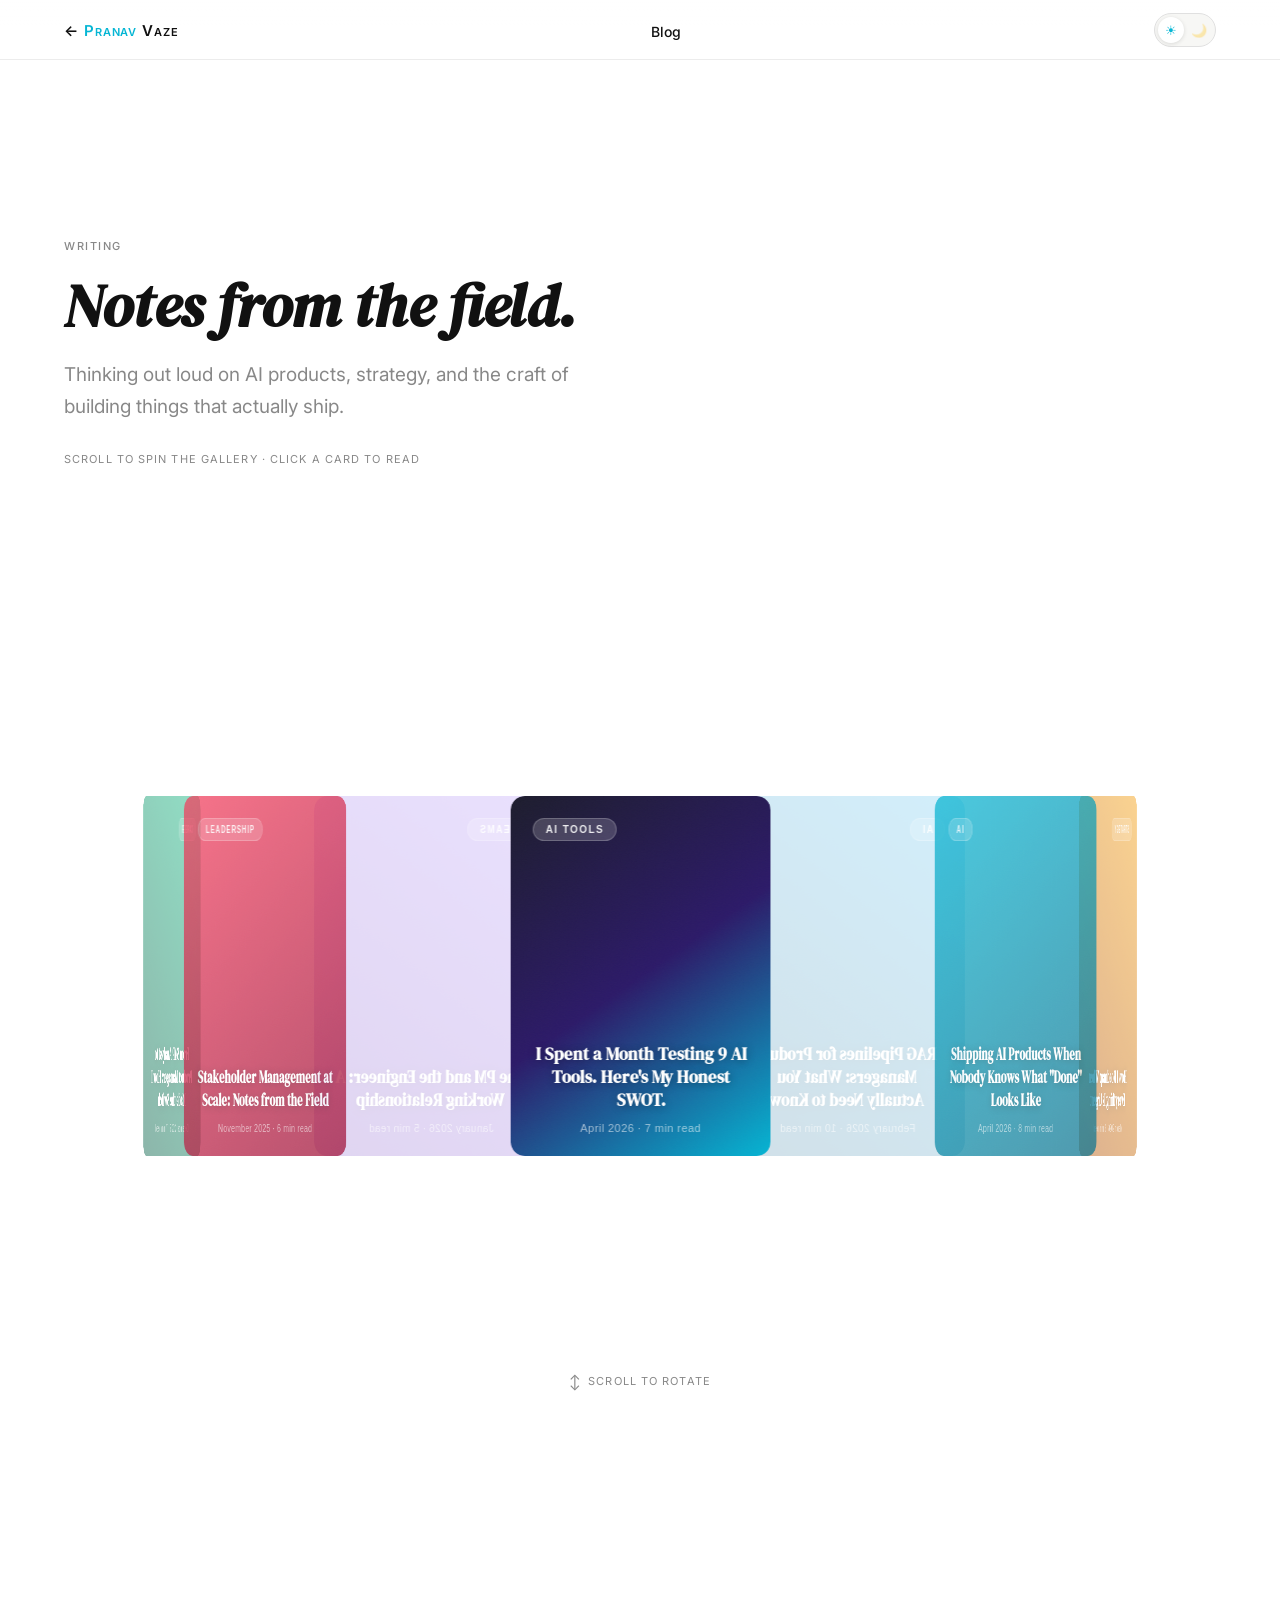
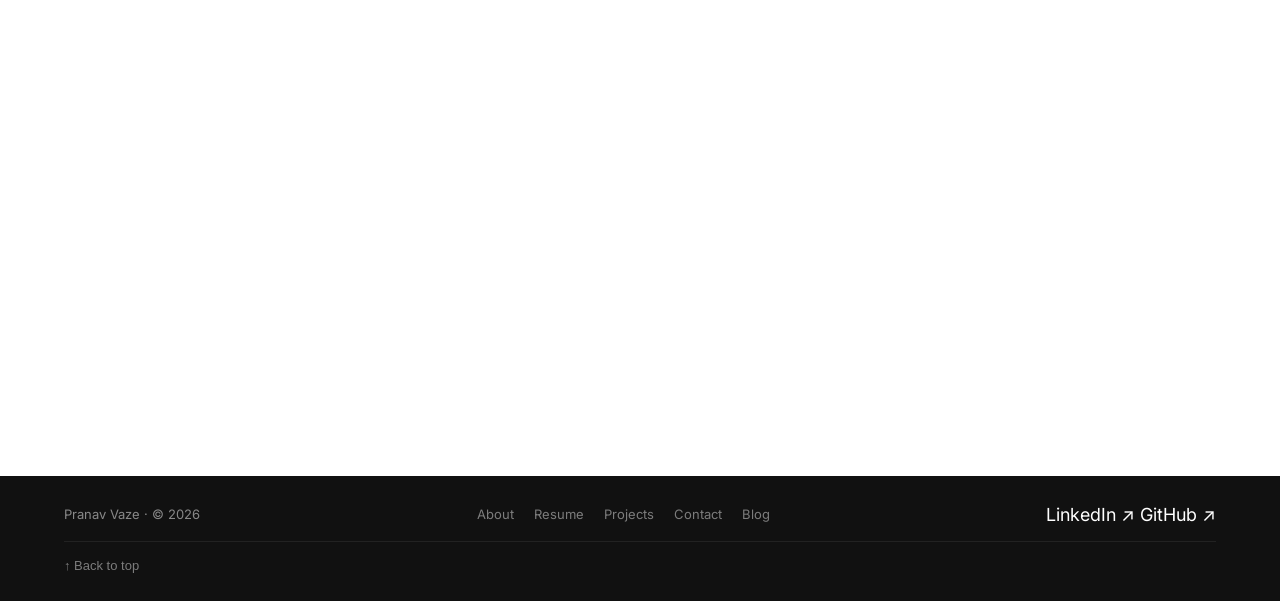
==== commit d138f6b8: "Changed github link" ====
--- a/blog.html
+++ b/blog.html
@@ -154,7 +154,7 @@
         <div class="footer-social">
           <a href="https://www.linkedin.com/in/pranavv11" target="_blank" rel="noopener noreferrer"
             aria-label="LinkedIn profile">LinkedIn ↗</a>
-          <a href="https://github.com/pranavv96" target="_blank" rel="noopener noreferrer"
+          <a href="https://github.com/pranavvaze96" target="_blank" rel="noopener noreferrer"
             aria-label="GitHub profile">GitHub ↗</a>
         </div>
       </div>
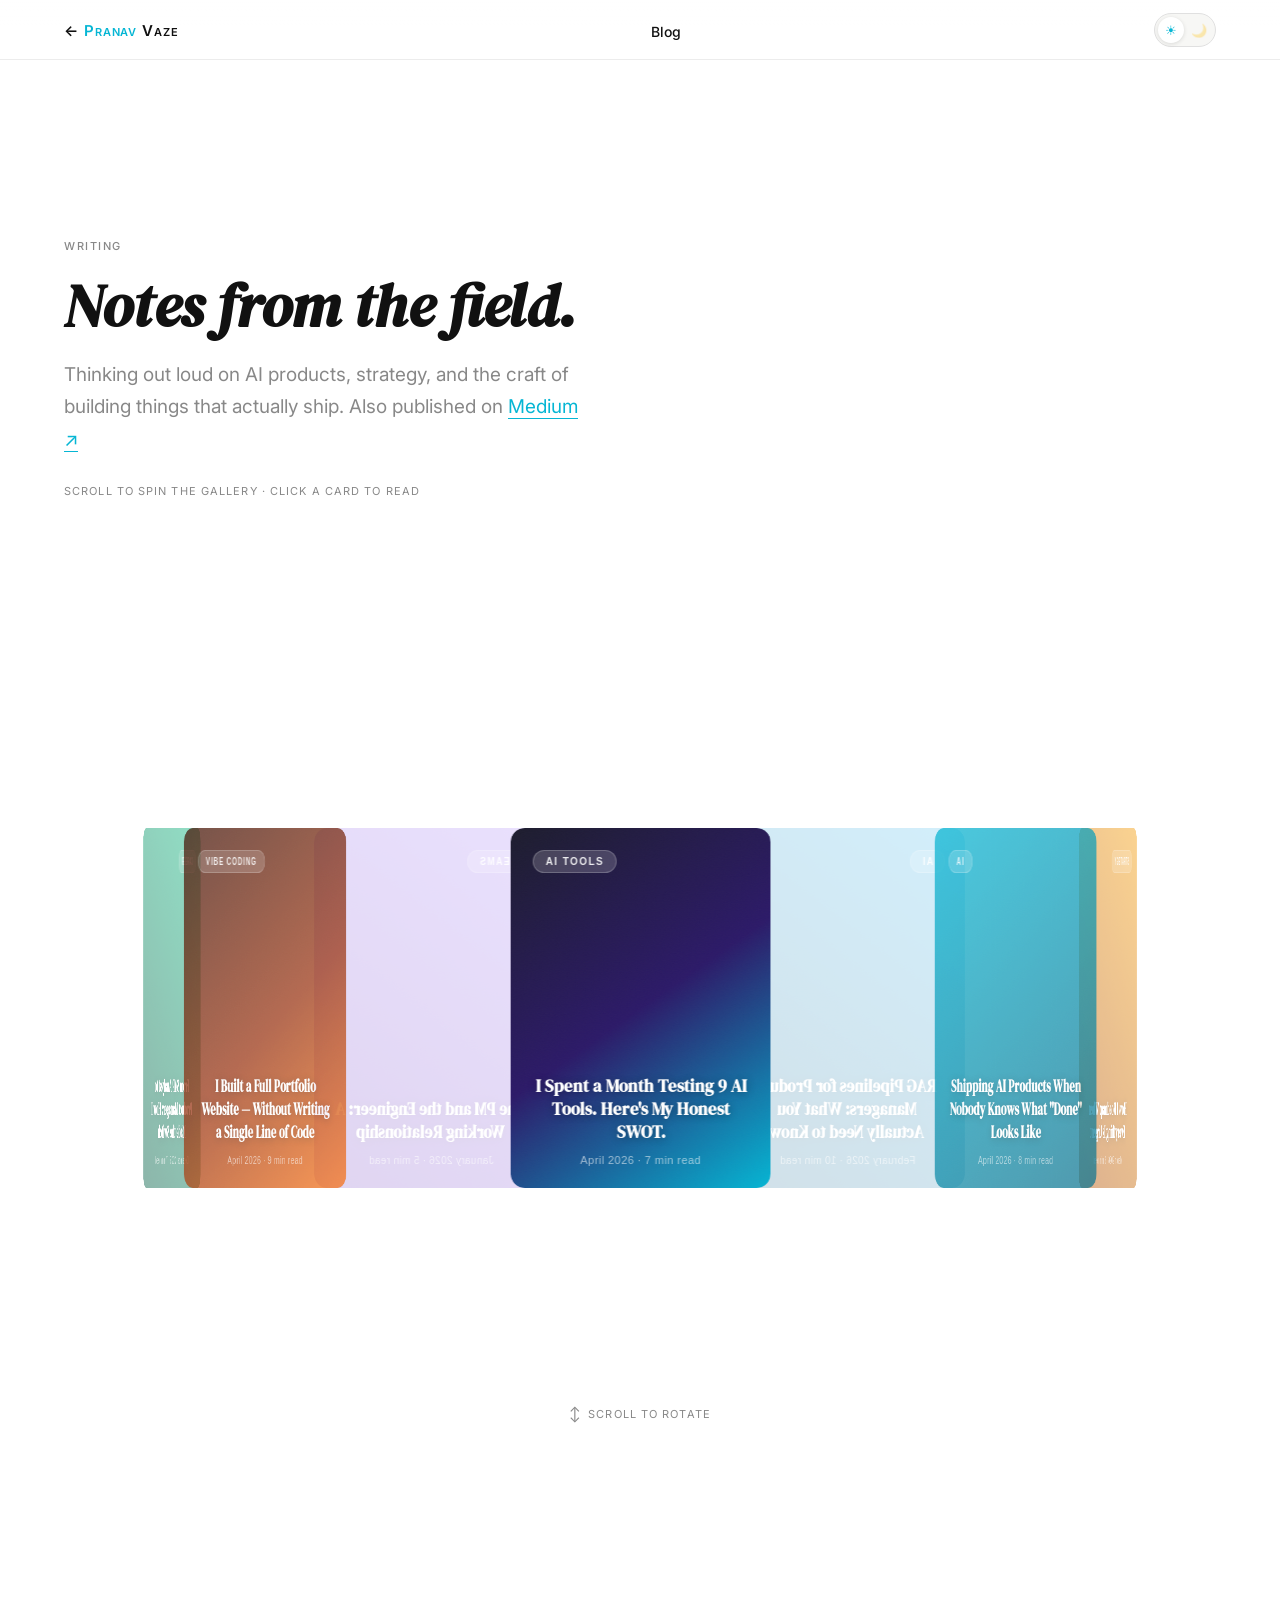
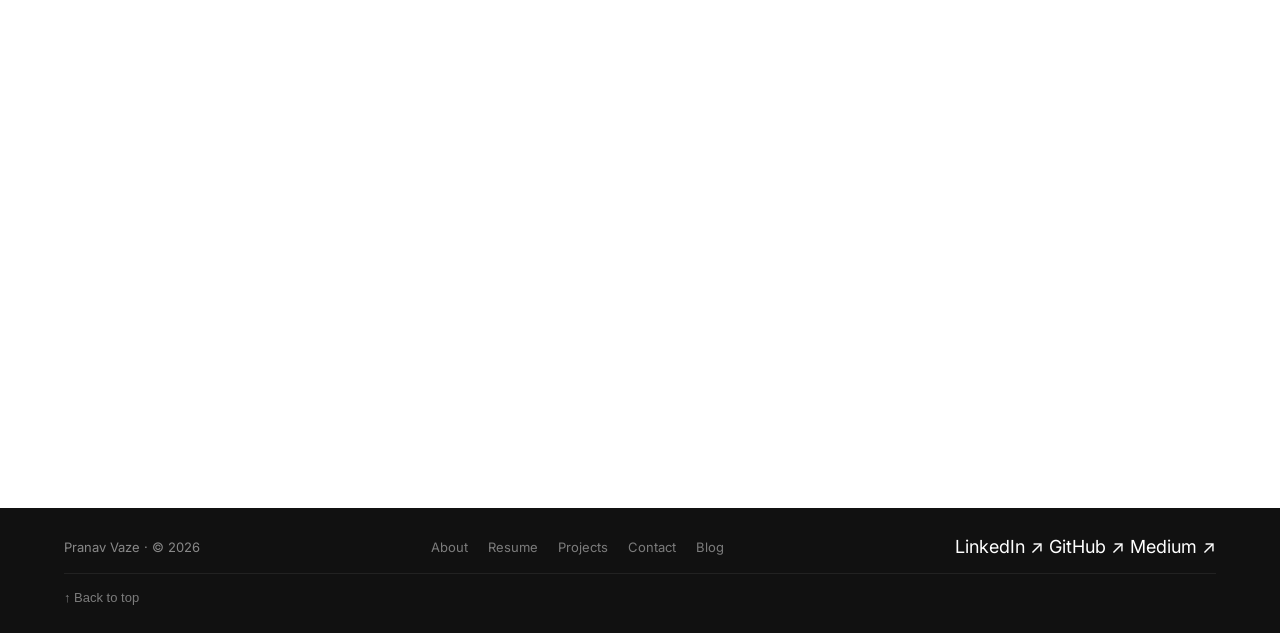
==== commit 3c31294b: "Added medium links" ====
--- a/blog.html
+++ b/blog.html
@@ -88,7 +88,8 @@
           <h1 class="blog-hero-title reveal" style="--delay:80ms">Notes from the field.</h1>
           <p class="blog-hero-sub reveal" style="--delay:160ms">
             Thinking out loud on AI products, strategy, and the craft of
-            building things that actually ship.
+            building things that actually ship. Also published on
+            <a href="https://pranavvaze.medium.com" target="_blank" rel="noopener noreferrer" style="color:var(--accent);text-decoration:none;border-bottom:1px solid var(--accent);">Medium ↗</a>
           </p>
           <p class="blog-scroll-hint reveal" style="--delay:240ms">
             <span class="blog-scroll-hint-desktop">Scroll to spin the gallery · Click a card to read</span>
@@ -118,22 +119,6 @@
 
     </div><!-- /#gallery-view -->
 
-    <!-- ── POST VIEW (hidden until a card is clicked) ────────────────── -->
-    <div id="post-view" class="post-view post-view--hidden" aria-hidden="true">
-
-      <div class="post-back-bar">
-        <div class="container">
-          <button class="post-back-btn" id="post-back-btn" aria-label="Back to all posts">
-            ← All Posts
-          </button>
-        </div>
-      </div>
-
-      <article class="post-article" id="post-article" role="article">
-        <!-- Injected by blog.js -->
-      </article>
-
-    </div><!-- /#post-view -->
 
   </main>
 
@@ -156,6 +141,8 @@
             aria-label="LinkedIn profile">LinkedIn ↗</a>
           <a href="https://github.com/pranavvaze96" target="_blank" rel="noopener noreferrer"
             aria-label="GitHub profile">GitHub ↗</a>
+          <a href="https://pranavvaze.medium.com" target="_blank" rel="noopener noreferrer"
+            aria-label="Medium profile">Medium ↗</a>
         </div>
       </div>
       <div class="footer-row footer-row--bottom">
--- a/css/blog.css
+++ b/css/blog.css
@@ -306,6 +306,7 @@
   padding: 0;
   transition: color var(--transition);
   letter-spacing: 0.01em;
+  text-decoration: none;
 }
 
 .post-back-btn:hover {
@@ -577,6 +578,279 @@
   margin: 0 !important;
 }
 
+/* ═══════════════════════════════════════════════════════════════════
+   VIBE CODING ARTICLE — COMPONENTS
+   All use CSS variables so light/dark themes work automatically
+═══════════════════════════════════════════════════════════════════ */
+
+/* Lead paragraph */
+.post-lead {
+  font-family: var(--font-heading);
+  font-size: clamp(1.1rem, 2vw, 1.3rem);
+  font-style: italic;
+  color: var(--text-muted);
+  border-left: 3px solid var(--accent);
+  padding-left: 1.4rem;
+  margin-bottom: 2.4rem !important;
+  line-height: 1.65;
+}
+
+/* Section number label above h2 */
+.post-section-num {
+  display: block;
+  font-family: var(--font-body);
+  font-size: 10px;
+  font-weight: 600;
+  letter-spacing: 0.16em;
+  text-transform: uppercase;
+  color: var(--accent);
+  margin-bottom: 6px;
+}
+
+/* Callout / highlight card */
+.post-callout {
+  background: var(--bg-surface);
+  border: 1px solid var(--border);
+  border-left: 3px solid var(--accent);
+  border-radius: 0 10px 10px 0;
+  padding: 1.3rem 1.6rem;
+  margin: 2rem 0;
+}
+
+.post-callout p {
+  font-style: italic;
+  font-size: 1.05rem;
+  color: var(--text-primary) !important;
+  margin-bottom: 0 !important;
+}
+
+.post-callout p + p {
+  margin-top: 0.8rem !important;
+}
+
+/* Prompts label */
+.post-prompts-label {
+  font-size: 10px;
+  font-weight: 600;
+  letter-spacing: 0.16em;
+  text-transform: uppercase;
+  color: var(--accent);
+  margin: 2rem 0 0.7rem;
+  display: block;
+}
+
+/* Prompt quote block */
+.post-prompt-block {
+  background: var(--bg-surface);
+  border: 1px solid var(--border);
+  border-radius: 8px;
+  padding: 1.1rem 1.4rem 1.1rem 2.4rem;
+  margin: 0.5rem 0;
+  font-family: var(--font-heading);
+  font-style: italic;
+  font-size: 1rem;
+  color: var(--text-muted);
+  position: relative;
+  line-height: 1.65;
+}
+
+.post-prompt-block::before {
+  content: '"';
+  position: absolute;
+  top: -0.2rem;
+  left: 0.9rem;
+  font-size: 2.4rem;
+  color: var(--accent);
+  opacity: 0.4;
+  font-family: var(--font-heading);
+  line-height: 1;
+}
+
+/* Features pill grid */
+.post-features {
+  display: grid;
+  grid-template-columns: repeat(auto-fill, minmax(190px, 1fr));
+  gap: 0.75rem;
+  margin: 1.8rem 0;
+}
+
+.post-feat {
+  background: var(--bg-surface);
+  border: 1px solid var(--border);
+  border-radius: 8px;
+  padding: 0.75rem 1rem;
+  font-size: 0.9rem;
+  color: var(--text-muted);
+  display: flex;
+  align-items: center;
+  gap: 0.6rem;
+  transition: border-color var(--transition);
+}
+
+.post-feat:hover { border-color: var(--accent); }
+
+.post-feat-dot {
+  width: 6px;
+  height: 6px;
+  border-radius: 50%;
+  background: var(--accent);
+  flex-shrink: 0;
+}
+
+/* Numbered reasons list */
+.post-reasons { margin: 1.8rem 0; }
+
+.post-reason {
+  display: grid;
+  grid-template-columns: auto 1fr;
+  gap: 1.2rem;
+  padding: 1.3rem 0;
+  border-bottom: 1px solid var(--border);
+  align-items: start;
+}
+
+.post-reason:last-child { border-bottom: none; }
+
+.post-reason-num {
+  font-family: var(--font-heading);
+  font-size: 1.6rem;
+  font-weight: 700;
+  color: var(--accent);
+  opacity: 0.35;
+  line-height: 1;
+  min-width: 2rem;
+}
+
+.post-reason-body strong {
+  display: block;
+  font-weight: 600;
+  color: var(--text-primary);
+  font-size: 1rem;
+  margin-bottom: 0.35rem;
+}
+
+.post-reason-body p {
+  color: var(--text-muted) !important;
+  font-size: 0.92rem;
+  margin: 0 !important;
+  line-height: 1.65;
+}
+
+/* Anecdote card */
+.post-anecdote {
+  background: var(--bg-surface);
+  border: 1px solid var(--border);
+  border-radius: 14px;
+  padding: 1.8rem 2rem;
+  margin: 2.2rem 0;
+}
+
+.post-anecdote-label {
+  font-size: 10px;
+  font-weight: 600;
+  letter-spacing: 0.16em;
+  text-transform: uppercase;
+  color: var(--accent);
+  margin-bottom: 1rem;
+  display: block;
+}
+
+.post-anecdote p {
+  color: var(--text-primary) !important;
+  margin-bottom: 1rem !important;
+}
+
+.post-anecdote p:last-child { margin-bottom: 0 !important; }
+
+/* Tips list */
+.post-tips { margin: 1.8rem 0; }
+
+.post-tip {
+  padding: 1.1rem 0;
+  border-bottom: 1px solid var(--border);
+  display: grid;
+  grid-template-columns: auto 1fr;
+  gap: 1.1rem;
+  align-items: start;
+}
+
+.post-tip:last-child { border-bottom: none; }
+
+.post-tip-icon {
+  width: 30px;
+  height: 30px;
+  border-radius: 7px;
+  background: var(--bg-surface);
+  border: 1px solid var(--border);
+  display: flex;
+  align-items: center;
+  justify-content: center;
+  font-size: 0.85rem;
+  flex-shrink: 0;
+  margin-top: 2px;
+}
+
+.post-tip-body strong {
+  display: block;
+  font-weight: 600;
+  color: var(--text-primary);
+  font-size: 0.95rem;
+  margin-bottom: 0.25rem;
+}
+
+.post-tip-body p {
+  color: var(--text-muted) !important;
+  font-size: 0.9rem;
+  margin: 0 !important;
+  line-height: 1.65;
+}
+
+/* Next steps banner */
+.post-next-banner {
+  background: var(--bg-surface);
+  border: 1px solid var(--border);
+  border-top: 2px solid var(--accent);
+  border-radius: 14px;
+  padding: 2rem;
+  margin: 2.5rem 0;
+  text-align: center;
+}
+
+.post-next-banner-badge {
+  display: inline-block;
+  background: transparent;
+  border: 1px solid var(--accent);
+  color: var(--accent);
+  font-size: 9px;
+  font-weight: 600;
+  letter-spacing: 0.14em;
+  text-transform: uppercase;
+  padding: 0.25rem 0.8rem;
+  border-radius: var(--radius-pill);
+  margin-bottom: 0.9rem;
+}
+
+.post-next-banner h3 {
+  font-family: var(--font-heading);
+  font-size: clamp(1.3rem, 2.5vw, 1.7rem);
+  font-weight: 700;
+  margin-bottom: 0.6rem;
+  color: var(--text-primary);
+  font-style: italic;
+}
+
+.post-next-banner p {
+  color: var(--text-muted) !important;
+  font-size: 0.95rem !important;
+  margin: 0 !important;
+}
+
+.post-next-banner p + p { margin-top: 0.6rem !important; }
+
+@media (max-width: 600px) {
+  .post-features { grid-template-columns: 1fr 1fr; }
+}
+
 /* Subtle divider after post */
 .post-end-rule {
   max-width: 740px;
@@ -613,8 +887,9 @@
   background: none;
   border: none;
   padding: 0;
-  font-family: var(--font-heading);
   text-align: left;
+  text-decoration: none;
+  display: inline-block;
 }
 
 .post-end-link:hover {
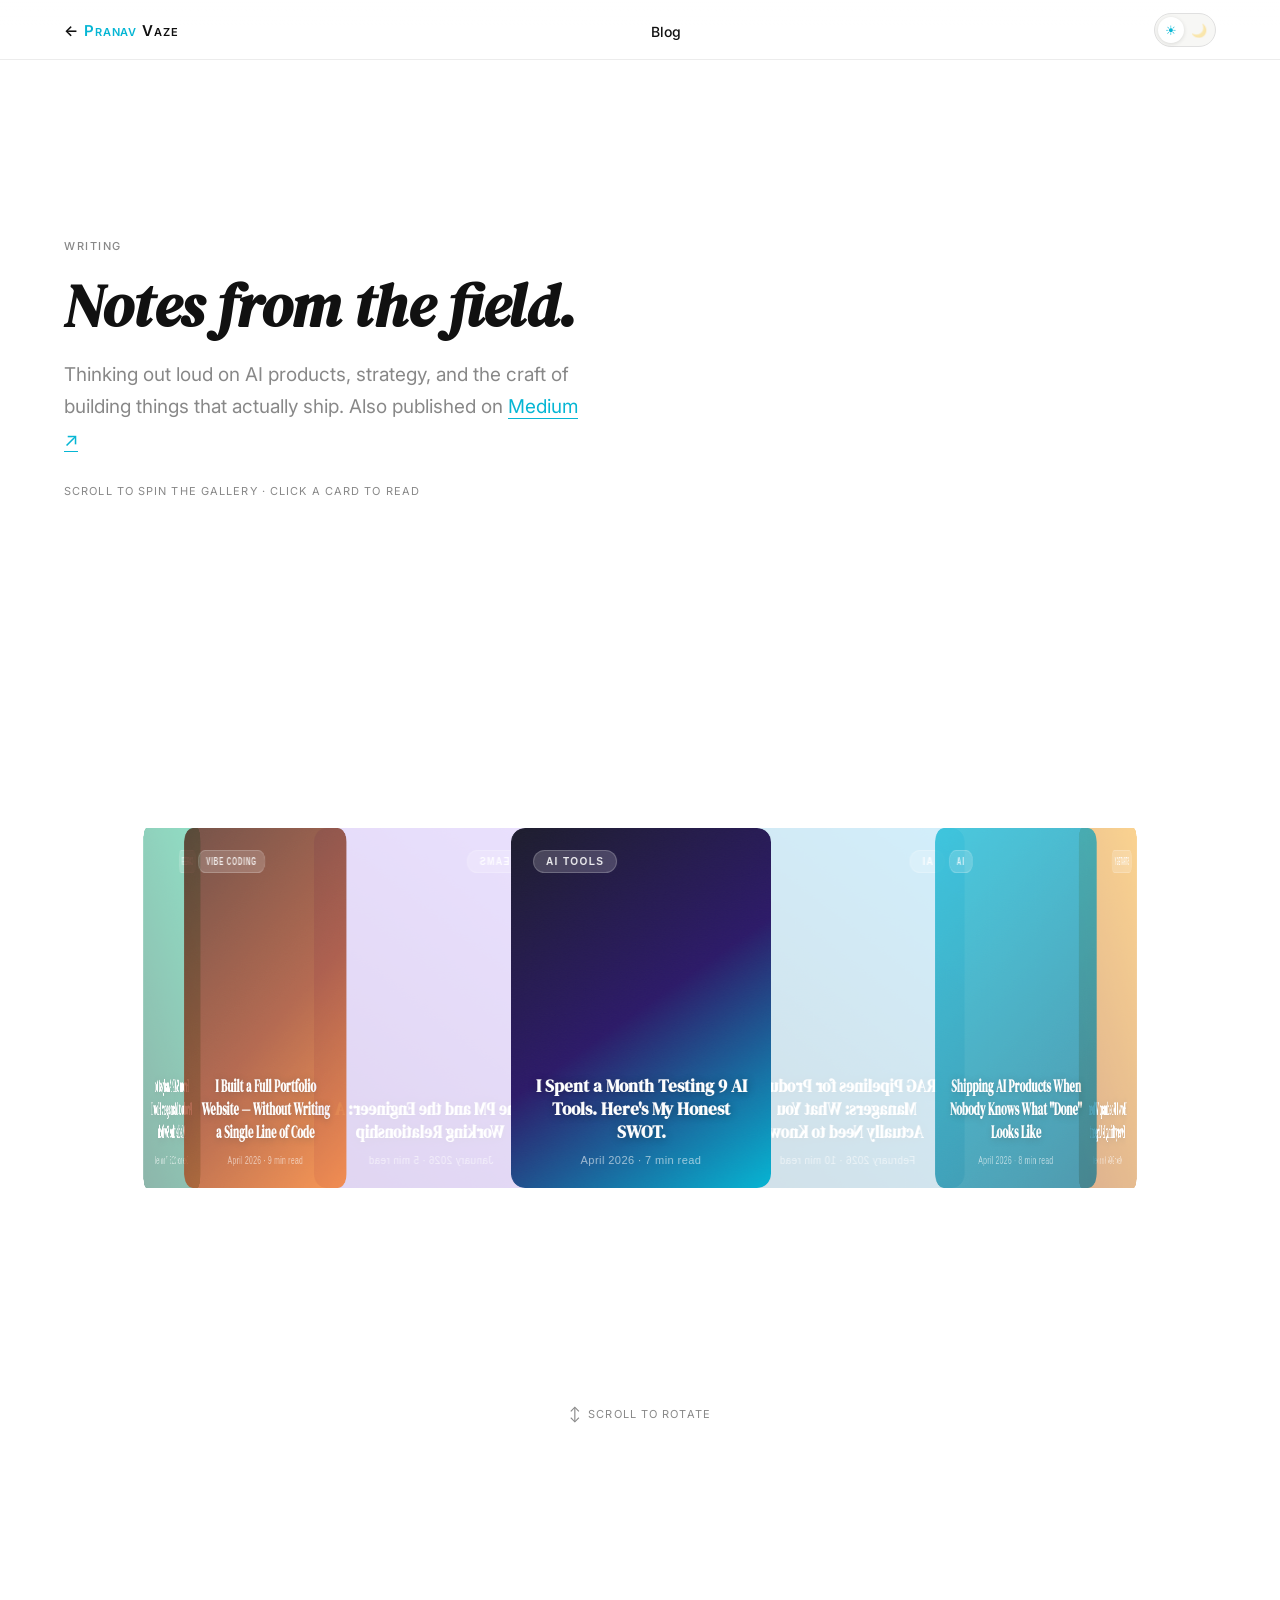
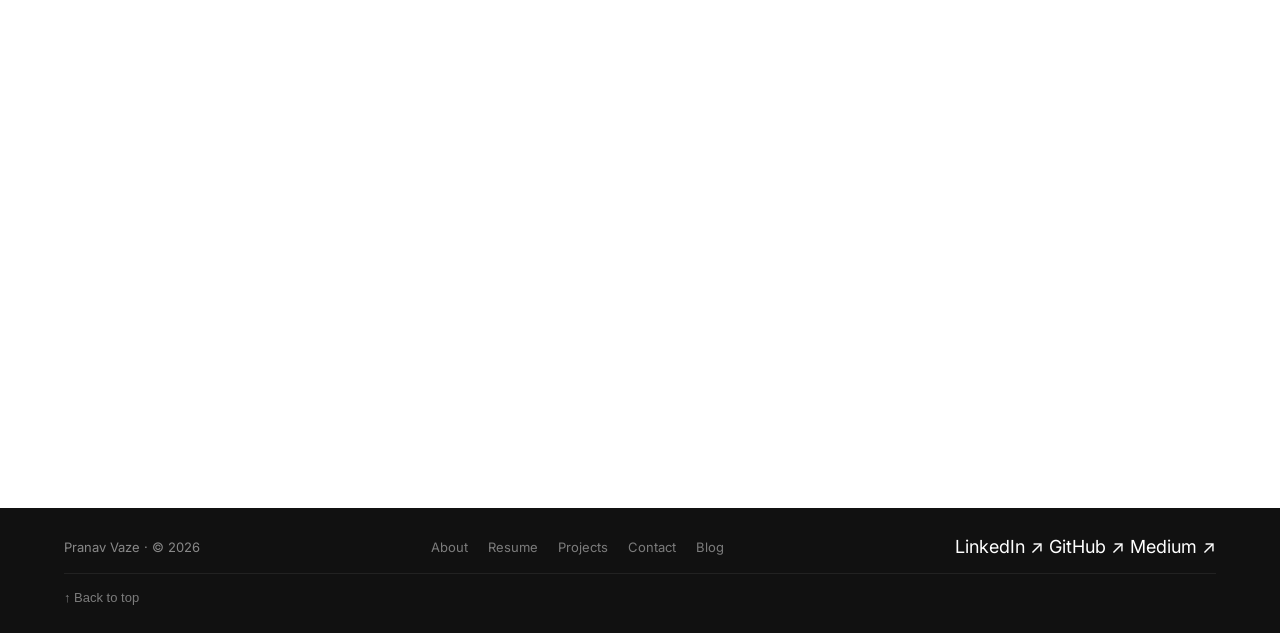
==== commit 664059f3: "Add Google Search Console verification and SEO improvements" ====
--- a/blog.html
+++ b/blog.html
@@ -4,9 +4,30 @@
 <head>
   <meta charset="UTF-8">
   <meta name="viewport" content="width=device-width, initial-scale=1.0">
-  <title>Blog — Pranav Vaze</title>
-  <meta name="description"
-    content="Writing on AI products, product management, and building things that actually ship.">
+  <title>Blog — Pranav Vaze | AI Products & Product Management</title>
+  <meta name="description" content="Pranav Vaze writes about AI products, product management strategy, and the craft of building things that actually ship.">
+  <meta name="keywords" content="Product Management Blog, AI Products, PM Strategy, Vibe Coding, RAG, SaaS, Pranav Vaze">
+  <meta name="author" content="Pranav Vaze">
+  <link rel="canonical" href="https://pranavvaze96.github.io/portfolio/blog.html">
+
+  <!-- Open Graph -->
+  <meta property="og:type" content="website">
+  <meta property="og:url" content="https://pranavvaze96.github.io/portfolio/blog.html">
+  <meta property="og:title" content="Blog — Pranav Vaze | AI Products & Product Management">
+  <meta property="og:description" content="Writing on AI products, product management strategy, and the craft of building things that actually ship.">
+  <meta property="og:image" content="https://pranavvaze96.github.io/portfolio/assets/images/pranav.jpeg">
+  <meta property="og:site_name" content="Pranav Vaze">
+  <meta property="og:locale" content="en_US">
+
+  <!-- Twitter Card -->
+  <meta name="twitter:card" content="summary_large_image">
+  <meta name="twitter:title" content="Blog — Pranav Vaze | AI Products & Product Management">
+  <meta name="twitter:description" content="Writing on AI products, product management strategy, and the craft of building things that actually ship.">
+  <meta name="twitter:image" content="https://pranavvaze96.github.io/portfolio/assets/images/pranav.jpeg">
+
+  <link rel="icon" type="image/png" href="assets/images/favicon.png" id="favicon" media="(prefers-color-scheme: light)">
+  <link rel="icon" type="image/png" href="assets/images/favicon2.png" media="(prefers-color-scheme: dark)">
+  <link rel="apple-touch-icon" href="assets/images/favicon.png">
   <link rel="preconnect" href="https://fonts.googleapis.com">
   <link rel="preconnect" href="https://fonts.gstatic.com" crossorigin>
   <link
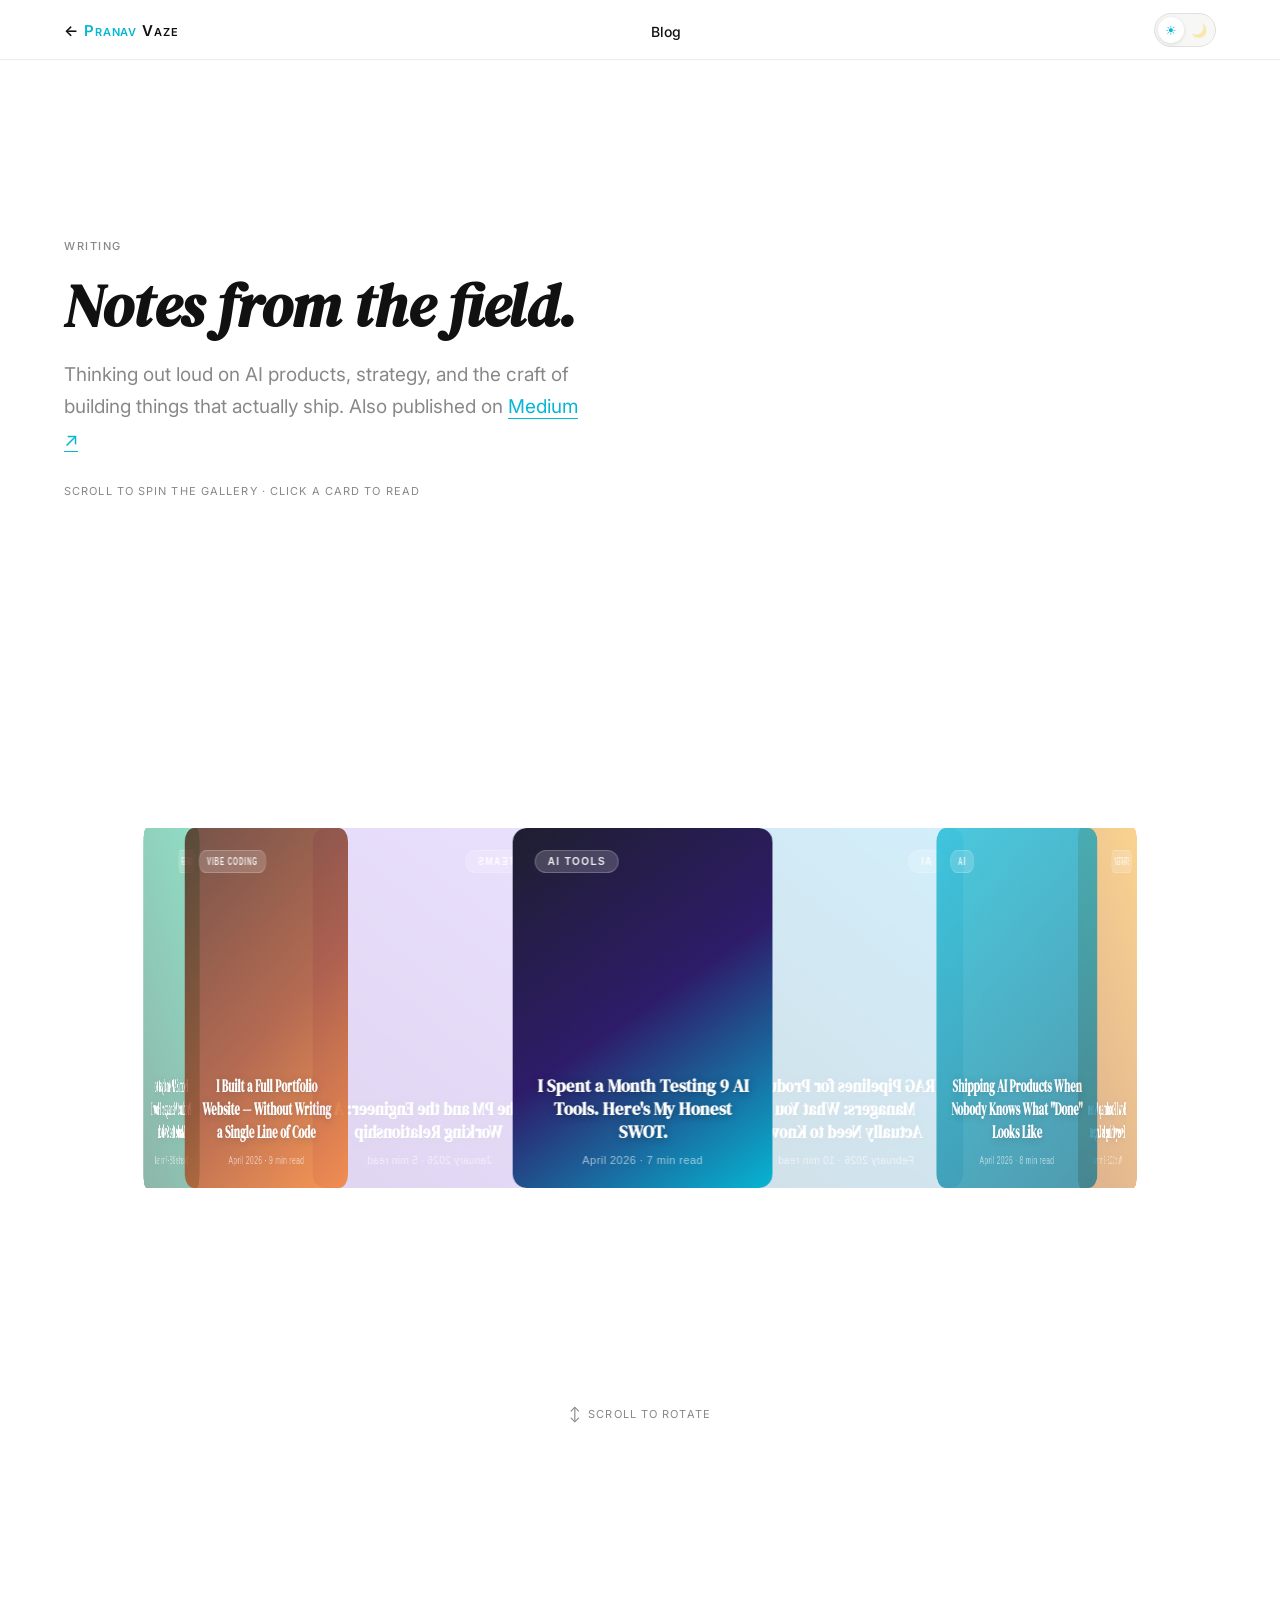
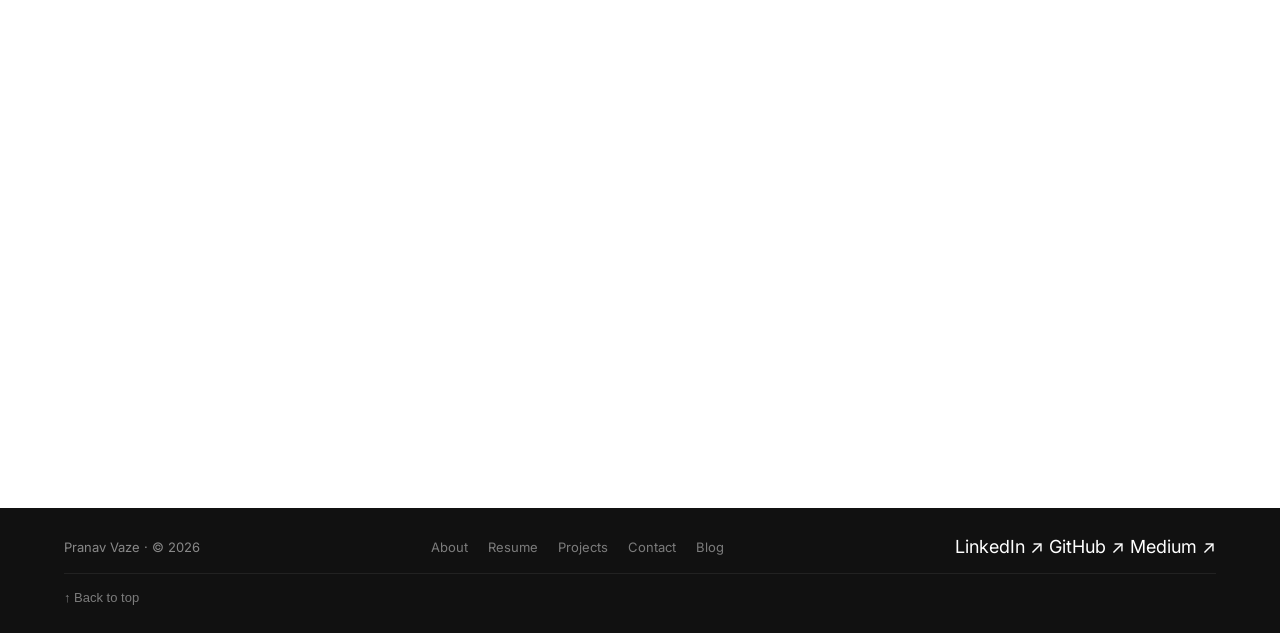
==== commit 5d220d9f: "Fix all URLs to Netlify domain" ====
--- a/blog.html
+++ b/blog.html
@@ -8,14 +8,14 @@
   <meta name="description" content="Pranav Vaze writes about AI products, product management strategy, and the craft of building things that actually ship.">
   <meta name="keywords" content="Product Management Blog, AI Products, PM Strategy, Vibe Coding, RAG, SaaS, Pranav Vaze">
   <meta name="author" content="Pranav Vaze">
-  <link rel="canonical" href="https://pranavvaze96.github.io/portfolio/blog.html">
+  <link rel="canonical" href="https://pranavvaze.netlify.app/blog.html">
 
   <!-- Open Graph -->
   <meta property="og:type" content="website">
-  <meta property="og:url" content="https://pranavvaze96.github.io/portfolio/blog.html">
+  <meta property="og:url" content="https://pranavvaze.netlify.app/blog.html">
   <meta property="og:title" content="Blog — Pranav Vaze | AI Products & Product Management">
   <meta property="og:description" content="Writing on AI products, product management strategy, and the craft of building things that actually ship.">
-  <meta property="og:image" content="https://pranavvaze96.github.io/portfolio/assets/images/pranav.jpeg">
+  <meta property="og:image" content="https://pranavvaze.netlify.app/assets/images/pranav.jpeg">
   <meta property="og:site_name" content="Pranav Vaze">
   <meta property="og:locale" content="en_US">
 
@@ -23,7 +23,7 @@
   <meta name="twitter:card" content="summary_large_image">
   <meta name="twitter:title" content="Blog — Pranav Vaze | AI Products & Product Management">
   <meta name="twitter:description" content="Writing on AI products, product management strategy, and the craft of building things that actually ship.">
-  <meta name="twitter:image" content="https://pranavvaze96.github.io/portfolio/assets/images/pranav.jpeg">
+  <meta name="twitter:image" content="https://pranavvaze.netlify.app/assets/images/pranav.jpeg">
 
   <link rel="icon" type="image/png" href="assets/images/favicon.png" id="favicon" media="(prefers-color-scheme: light)">
   <link rel="icon" type="image/png" href="assets/images/favicon2.png" media="(prefers-color-scheme: dark)">
